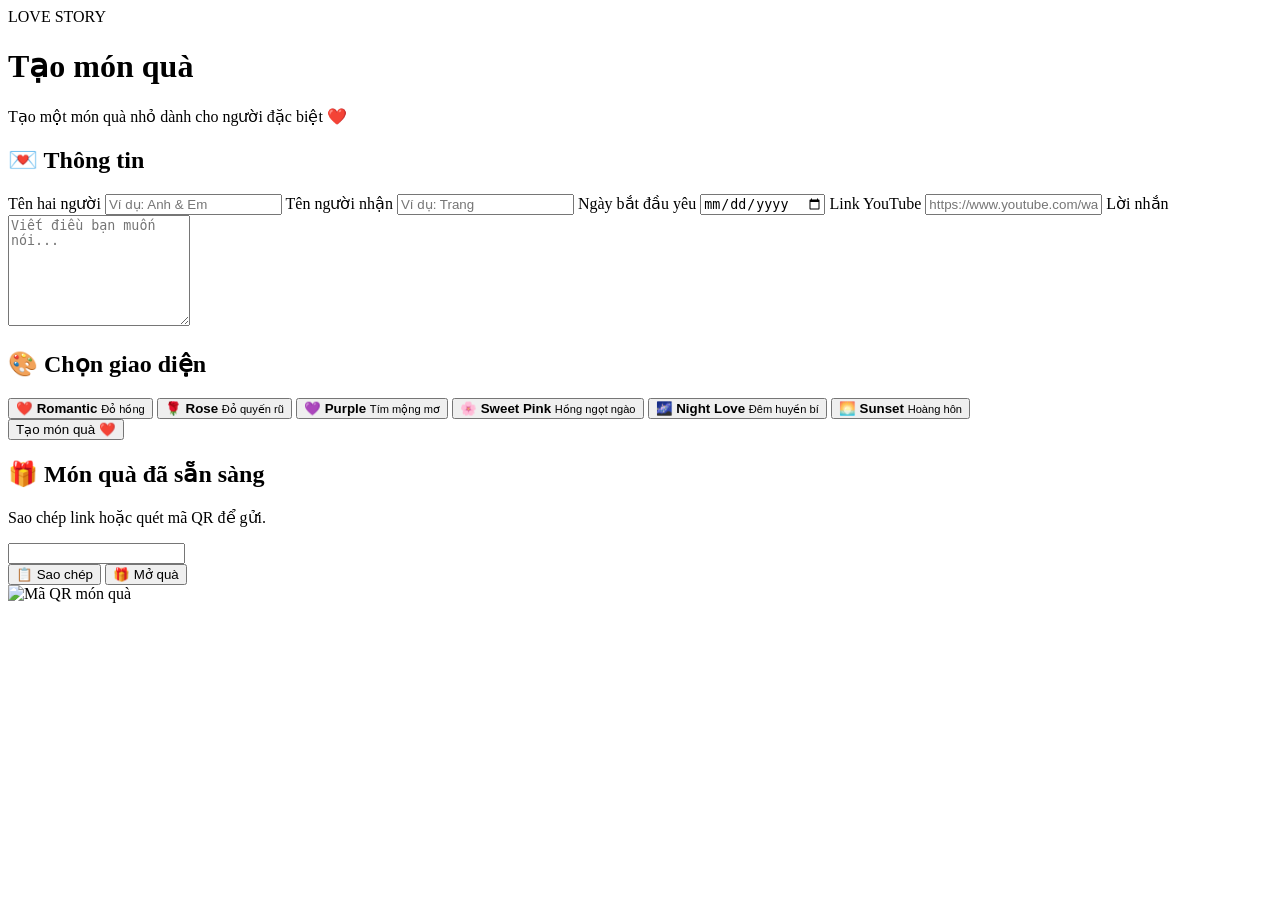
==== tao-qua.html @ 20e8f331 "Create tao-qua.html" ====
<!DOCTYPE html>
<html lang="vi">

<head>

    <meta charset="UTF-8">

    <meta
        name="viewport"
        content="width=device-width, initial-scale=1.0"
    >

    <meta
        name="theme-color"
        content="#160b18"
    >

    <title>Tạo món quà ❤️</title>

    <link rel="stylesheet" href="css/base.css">
    <link rel="stylesheet" href="css/themes.css">

</head>


<body>

    <main class="create-page">

        <div class="create-container">


            <div class="create-header">

                <div class="create-label">
                    LOVE STORY
                </div>

                <h1>
                    Tạo món quà
                </h1>

                <p>
                    Tạo một món quà nhỏ dành cho
                    người đặc biệt ❤️
                </p>

            </div>



            <!-- THÔNG TIN -->

            <section class="form-card">

                <h2>
                    💌 Thông tin
                </h2>


                <label>
                    Tên hai người
                </label>

                <input
                    id="couple"
                    type="text"
                    placeholder="Ví dụ: Anh & Em"
                >


                <label>
                    Tên người nhận
                </label>

                <input
                    id="receiver"
                    type="text"
                    placeholder="Ví dụ: Trang"
                >


                <label>
                    Ngày bắt đầu yêu
                </label>

                <input
                    id="startDate"
                    type="date"
                >


                <label>
                    Link YouTube
                </label>

                <input
                    id="music"
                    type="url"
                    placeholder="https://www.youtube.com/watch?v=..."
                >


                <label>
                    Lời nhắn
                </label>

                <textarea
                    id="letter"
                    rows="7"
                    placeholder="Viết điều bạn muốn nói..."
                ></textarea>

            </section>



            <!-- CHỌN GIAO DIỆN -->

            <section class="form-card">

                <h2>
                    🎨 Chọn giao diện
                </h2>


                <div class="theme-grid">


                    <button
                        type="button"
                        class="theme-option active"
                        data-theme="romantic"
                    >

                        <span class="theme-preview romantic-preview"></span>

                        <strong>
                            ❤️ Romantic
                        </strong>

                        <small>
                            Đỏ hồng
                        </small>

                    </button>


                    <button
                        type="button"
                        class="theme-option"
                        data-theme="rose"
                    >

                        <span class="theme-preview rose-preview"></span>

                        <strong>
                            🌹 Rose
                        </strong>

                        <small>
                            Đỏ quyến rũ
                        </small>

                    </button>


                    <button
                        type="button"
                        class="theme-option"
                        data-theme="purple"
                    >

                        <span class="theme-preview purple-preview"></span>

                        <strong>
                            💜 Purple
                        </strong>

                        <small>
                            Tím mộng mơ
                        </small>

                    </button>


                    <button
                        type="button"
                        class="theme-option"
                        data-theme="pink"
                    >

                        <span class="theme-preview pink-preview"></span>

                        <strong>
                            🌸 Sweet Pink
                        </strong>

                        <small>
                            Hồng ngọt ngào
                        </small>

                    </button>


                    <button
                        type="button"
                        class="theme-option"
                        data-theme="night"
                    >

                        <span class="theme-preview night-preview"></span>

                        <strong>
                            🌌 Night Love
                        </strong>

                        <small>
                            Đêm huyền bí
                        </small>

                    </button>


                    <button
                        type="button"
                        class="theme-option"
                        data-theme="sunset"
                    >

                        <span class="theme-preview sunset-preview"></span>

                        <strong>
                            🌅 Sunset
                        </strong>

                        <small>
                            Hoàng hôn
                        </small>

                    </button>

                </div>

            </section>



            <!-- NÚT TẠO -->

            <button
                id="createButton"
                class="main-button create-button"
                type="button"
            >
                Tạo món quà ❤️
            </button>



            <!-- KẾT QUẢ -->

            <section
                id="result"
                class="form-card result-card hidden"
            >

                <h2>
                    🎁 Món quà đã sẵn sàng
                </h2>


                <p>
                    Sao chép link hoặc quét mã QR để gửi.
                </p>


                <input
                    id="generatedLink"
                    type="text"
                    readonly
                >


                <div class="result-buttons">

                    <button
                        id="copyButton"
                        type="button"
                        class="secondary-button"
                    >
                        📋 Sao chép
                    </button>


                    <button
                        id="openButton"
                        type="button"
                        class="secondary-button"
                    >
                        🎁 Mở quà
                    </button>

                </div>


                <div class="qr-wrapper">

                    <img
                        id="qrImage"
                        alt="Mã QR món quà"
                    >

                </div>

            </section>

        </div>

    </main>


    <script src="js/tao-qua.js"></script>

</body>

</html>
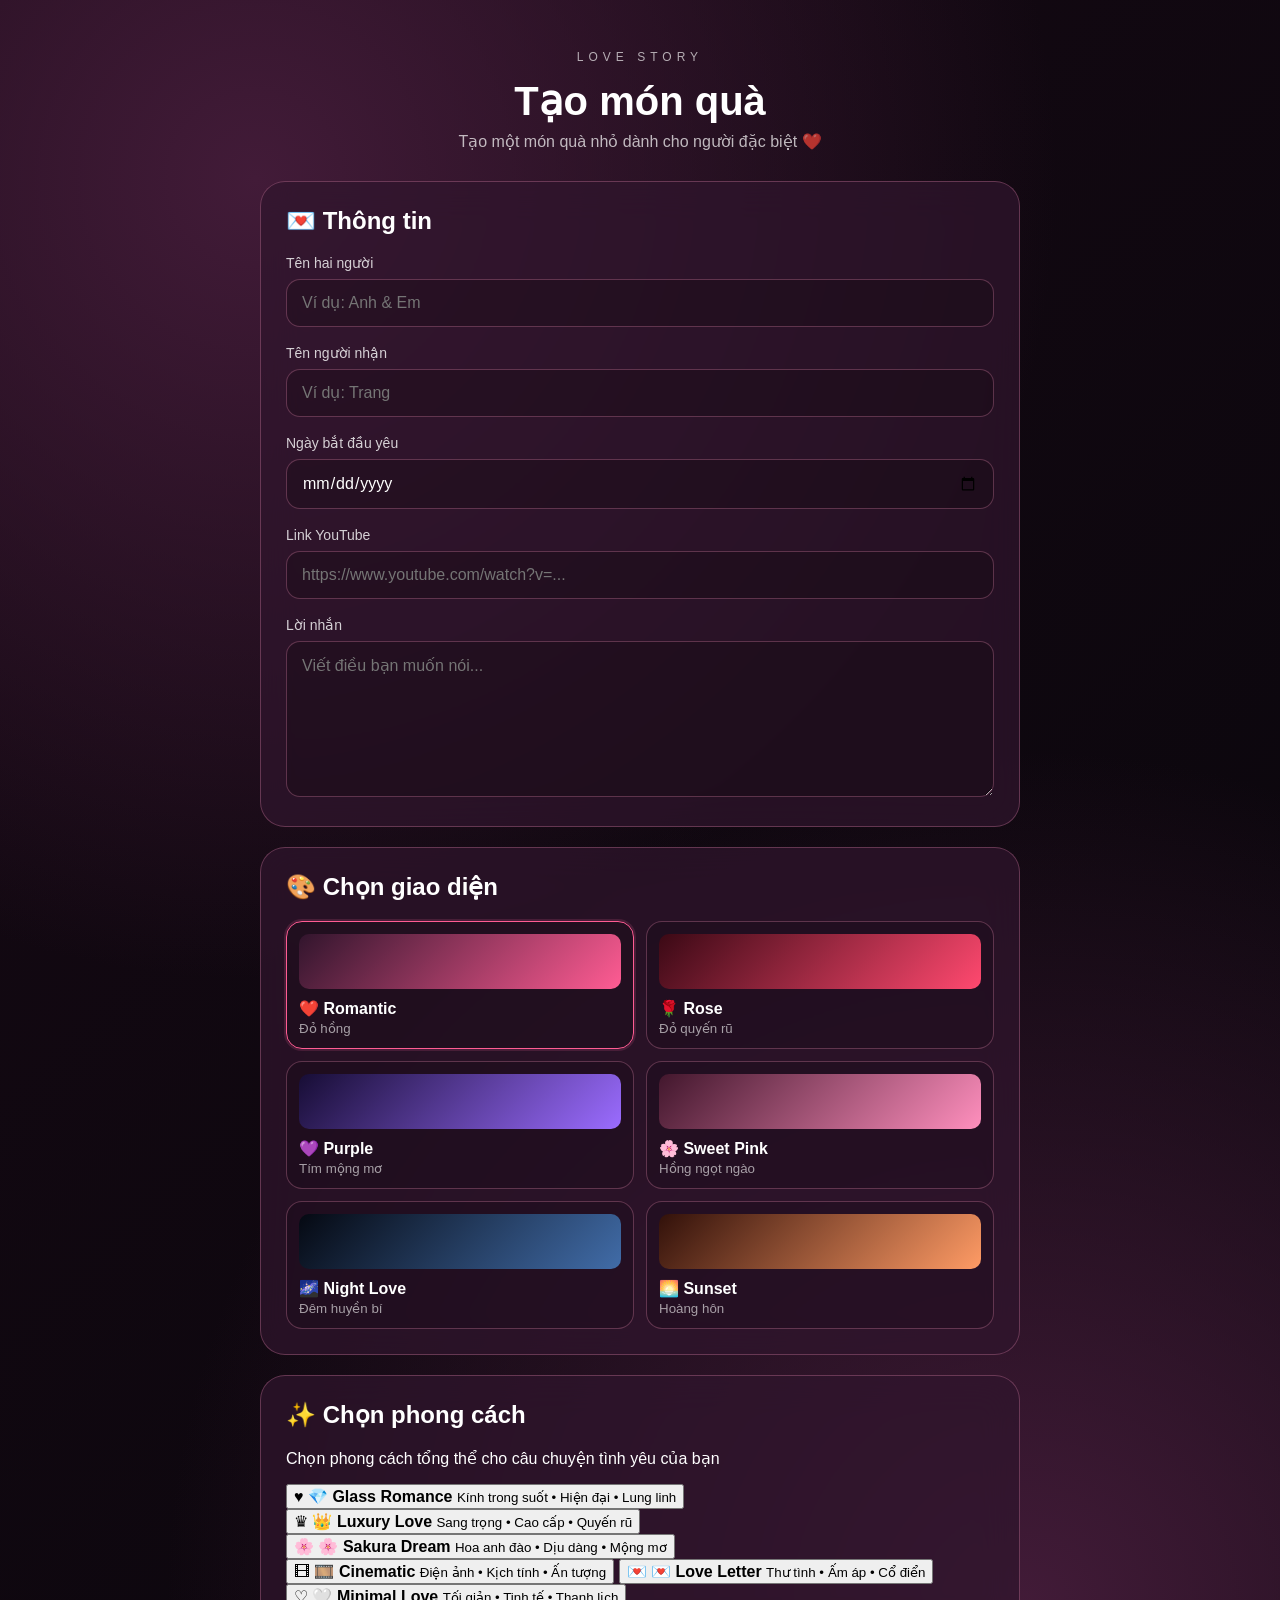
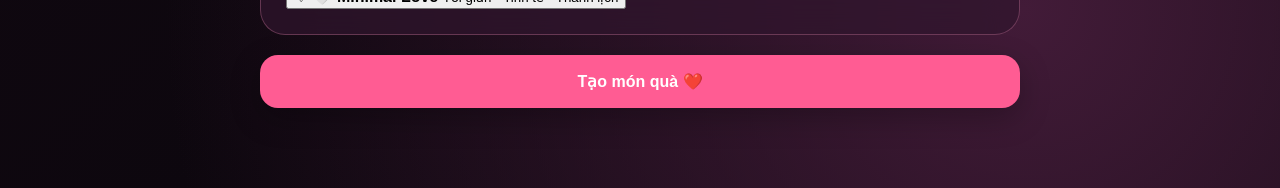
==== commit 31f24ba0: "Update tao-qua.html" ====
--- a/tao-qua.html
+++ b/tao-qua.html
@@ -243,7 +243,64 @@
                 </div>
 
             </section>
-
+<section class="form-card">
+  <h2>✨ Chọn phong cách</h2>
+  <p class="form-description">
+    Chọn phong cách tổng thể cho câu chuyện tình yêu của bạn
+  </p>
+
+  <div class="style-grid">
+
+    <button type="button" class="style-option active" data-style="glass">
+      <span class="style-preview style-glass-preview">
+        <span>♥</span>
+      </span>
+      <strong>💎 Glass Romance</strong>
+      <small>Kính trong suốt • Hiện đại • Lung linh</small>
+    </button>
+
+    <button type="button" class="style-option" data-style="luxury">
+      <span class="style-preview style-luxury-preview">
+        <span>♛</span>
+      </span>
+      <strong>👑 Luxury Love</strong>
+      <small>Sang trọng • Cao cấp • Quyến rũ</small>
+    </button>
+
+    <button type="button" class="style-option" data-style="sakura">
+      <span class="style-preview style-sakura-preview">
+        <span>🌸</span>
+      </span>
+      <strong>🌸 Sakura Dream</strong>
+      <small>Hoa anh đào • Dịu dàng • Mộng mơ</small>
+    </button>
+
+    <button type="button" class="style-option" data-style="cinematic">
+      <span class="style-preview style-cinematic-preview">
+        <span>🎞</span>
+      </span>
+      <strong>🎞️ Cinematic</strong>
+      <small>Điện ảnh • Kịch tính • Ấn tượng</small>
+    </button>
+
+    <button type="button" class="style-option" data-style="letter">
+      <span class="style-preview style-letter-preview">
+        <span>💌</span>
+      </span>
+      <strong>💌 Love Letter</strong>
+      <small>Thư tình • Ấm áp • Cổ điển</small>
+    </button>
+
+    <button type="button" class="style-option" data-style="minimal">
+      <span class="style-preview style-minimal-preview">
+        <span>♡</span>
+      </span>
+      <strong>🤍 Minimal Love</strong>
+      <small>Tối giản • Tinh tế • Thanh lịch</small>
+    </button>
+
+  </div>
+</section>
 
 
             <!-- NÚT TẠO -->
--- a/css/base.css
+++ b/css/base.css
@@ -0,0 +1,403 @@
+* {
+    box-sizing: border-box;
+}
+
+
+html {
+    scroll-behavior: smooth;
+}
+
+
+body {
+    margin: 0;
+    min-height: 100vh;
+
+    font-family:
+        -apple-system,
+        BlinkMacSystemFont,
+        "Segoe UI",
+        sans-serif;
+
+    background: #160b18;
+    color: #ffffff;
+
+    overflow-x: hidden;
+}
+
+
+button,
+input,
+textarea {
+    font: inherit;
+}
+
+
+button {
+    cursor: pointer;
+}
+
+
+.hidden {
+    display: none !important;
+}
+
+
+/* =========================
+   PAGE
+========================= */
+
+.page {
+    min-height: 100vh;
+}
+
+
+/* =========================
+   CONTAINER
+========================= */
+
+.create-container,
+.story-container {
+    width: min(760px, calc(100% - 30px));
+    margin: auto;
+}
+
+
+/* =========================
+   BUTTON
+========================= */
+
+.main-button {
+    width: 100%;
+    border: 0;
+    border-radius: 18px;
+
+    padding: 17px 22px;
+
+    color: #ffffff;
+
+    font-weight: 700;
+    font-size: 16px;
+
+    background: var(--accent);
+
+    box-shadow:
+        0 10px 30px rgba(0, 0, 0, .25);
+
+    transition: .25s;
+}
+
+
+.main-button:hover {
+    transform: translateY(-2px);
+}
+
+
+.main-button:active {
+    transform: scale(.98);
+}
+
+
+/* =========================
+   HEARTS
+========================= */
+
+#hearts {
+    position: fixed;
+    inset: 0;
+
+    pointer-events: none;
+
+    overflow: hidden;
+
+    z-index: 0;
+}
+
+
+.floating-heart {
+    position: absolute;
+
+    bottom: -40px;
+
+    opacity: .15;
+
+    animation: floatHeart linear forwards;
+}
+
+
+@keyframes floatHeart {
+
+    0% {
+        transform:
+            translateY(0)
+            rotate(0deg);
+
+        opacity: 0;
+    }
+
+    15% {
+        opacity: .2;
+    }
+
+    100% {
+        transform:
+            translateY(-110vh)
+            rotate(360deg);
+
+        opacity: 0;
+    }
+}
+
+
+/* =========================
+   CREATE PAGE
+========================= */
+
+.create-page {
+    position: relative;
+    z-index: 1;
+
+    min-height: 100vh;
+
+    padding:
+        50px 0
+        80px;
+}
+
+
+.create-header {
+    text-align: center;
+    margin-bottom: 30px;
+}
+
+
+.create-label {
+    letter-spacing: 5px;
+    font-size: 12px;
+    opacity: .65;
+}
+
+
+.create-header h1 {
+    margin: 14px 0 8px;
+    font-size: 40px;
+}
+
+
+.create-header p {
+    margin: 0;
+    opacity: .7;
+}
+
+
+/* =========================
+   FORM CARD
+========================= */
+
+.form-card {
+    padding: 25px;
+
+    margin-bottom: 20px;
+
+    border:
+        1px solid
+        var(--border);
+
+    border-radius: 25px;
+
+    background:
+        var(--card);
+
+    backdrop-filter: blur(18px);
+}
+
+
+.form-card h2 {
+    margin-top: 0;
+}
+
+
+.form-card label {
+    display: block;
+
+    margin:
+        18px 0 8px;
+
+    font-size: 14px;
+
+    opacity: .8;
+}
+
+
+.form-card input,
+.form-card textarea {
+    width: 100%;
+
+    border:
+        1px solid
+        var(--border);
+
+    border-radius: 14px;
+
+    padding: 14px 15px;
+
+    outline: none;
+
+    color: #ffffff;
+
+    background:
+        rgba(0, 0, 0, .2);
+}
+
+
+.form-card textarea {
+    resize: vertical;
+}
+
+
+.form-card input:focus,
+.form-card textarea:focus {
+    border-color:
+        var(--accent);
+}
+
+
+/* =========================
+   THEME SELECT
+========================= */
+
+.theme-grid {
+    display: grid;
+
+    grid-template-columns:
+        repeat(2, 1fr);
+
+    gap: 12px;
+}
+
+
+.theme-option {
+    text-align: left;
+
+    padding: 12px;
+
+    border:
+        1px solid
+        var(--border);
+
+    border-radius: 16px;
+
+    background:
+        rgba(0, 0, 0, .15);
+
+    color: white;
+}
+
+
+.theme-option.active {
+    border-color:
+        var(--accent);
+
+    box-shadow:
+        0 0 0 2px
+        rgba(255, 100, 160, .15);
+}
+
+
+.theme-option strong,
+.theme-option small {
+    display: block;
+}
+
+
+.theme-option small {
+    margin-top: 3px;
+    opacity: .6;
+}
+
+
+.theme-preview {
+    display: block;
+
+    height: 55px;
+
+    margin-bottom: 10px;
+
+    border-radius: 10px;
+}
+
+
+/* =========================
+   RESULT
+========================= */
+
+.result-card {
+    text-align: center;
+}
+
+
+.result-card input {
+    margin: 10px 0;
+}
+
+
+.result-buttons {
+    display: grid;
+
+    grid-template-columns:
+        1fr 1fr;
+
+    gap: 10px;
+}
+
+
+.secondary-button {
+    padding: 13px;
+
+    border:
+        1px solid
+        var(--border);
+
+    border-radius: 13px;
+
+    color: white;
+
+    background:
+        rgba(255,255,255,.08);
+}
+
+
+.qr-wrapper {
+    margin-top: 25px;
+}
+
+
+.qr-wrapper img {
+    width: min(280px, 100%);
+
+    border-radius: 15px;
+
+    background: white;
+
+    padding: 10px;
+}
+
+
+/* =========================
+   MOBILE
+========================= */
+
+@media (max-width: 600px) {
+
+    .create-header h1 {
+        font-size: 32px;
+    }
+
+    .theme-grid {
+        grid-template-columns: 1fr 1fr;
+    }
+
+    .form-card {
+        padding: 20px;
+    }
+
+}
--- a/css/themes.css
+++ b/css/themes.css
@@ -0,0 +1,233 @@
+:root {
+
+    --accent: #ff5c93;
+
+    --bg1: #160914;
+    --bg2: #32152d;
+
+    --card:
+        rgba(40, 18, 39, .72);
+
+    --border:
+        rgba(255, 190, 220, .25);
+
+    --text-soft:
+        rgba(255, 225, 240, .78);
+
+}
+
+
+/* =========================
+   ROMANTIC
+========================= */
+
+body.theme-romantic {
+
+    --accent: #ff5c93;
+
+    --bg1: #160914;
+    --bg2: #421b38;
+
+    --card:
+        rgba(48, 21, 45, .72);
+
+    --border:
+        rgba(255, 150, 195, .28);
+
+}
+
+
+/* =========================
+   ROSE
+========================= */
+
+body.theme-rose {
+
+    --accent: #ff496f;
+
+    --bg1: #19070d;
+    --bg2: #4b101d;
+
+    --card:
+        rgba(53, 15, 27, .74);
+
+    --border:
+        rgba(255, 130, 150, .3);
+
+}
+
+
+/* =========================
+   PURPLE
+========================= */
+
+body.theme-purple {
+
+    --accent: #b889ff;
+
+    --bg1: #0f091c;
+    --bg2: #30205a;
+
+    --card:
+        rgba(34, 22, 60, .75);
+
+    --border:
+        rgba(190, 150, 255, .28);
+
+}
+
+
+/* =========================
+   PINK
+========================= */
+
+body.theme-pink {
+
+    --accent: #ff8fbd;
+
+    --bg1: #210d18;
+    --bg2: #632945;
+
+    --card:
+        rgba(68, 28, 48, .72);
+
+    --border:
+        rgba(255, 190, 220, .32);
+
+}
+
+
+/* =========================
+   NIGHT
+========================= */
+
+body.theme-night {
+
+    --accent: #8ab4ff;
+
+    --bg1: #050912;
+    --bg2: #182b4c;
+
+    --card:
+        rgba(15, 27, 47, .78);
+
+    --border:
+        rgba(140, 180, 255, .28);
+
+}
+
+
+/* =========================
+   SUNSET
+========================= */
+
+body.theme-sunset {
+
+    --accent: #ff9b65;
+
+    --bg1: #1c0b08;
+    --bg2: #66351f;
+
+    --card:
+        rgba(65, 31, 21, .76);
+
+    --border:
+        rgba(255, 180, 120, .3);
+
+}
+
+
+/* =========================
+   BODY BACKGROUND
+========================= */
+
+body {
+
+    background:
+
+        radial-gradient(
+            circle at 20% 10%,
+            var(--bg2),
+            transparent 42%
+        ),
+
+        radial-gradient(
+            circle at 80% 90%,
+            var(--bg2),
+            transparent 45%
+        ),
+
+        linear-gradient(
+            135deg,
+            var(--bg1),
+            #08060b
+        );
+
+    transition:
+        background .4s ease;
+
+}
+
+
+/* =========================
+   PREVIEW COLORS
+========================= */
+
+.romantic-preview {
+    background:
+        linear-gradient(
+            135deg,
+            #32152d,
+            #ff5c93
+        );
+}
+
+
+.rose-preview {
+    background:
+        linear-gradient(
+            135deg,
+            #3b0915,
+            #ff496f
+        );
+}
+
+
+.purple-preview {
+    background:
+        linear-gradient(
+            135deg,
+            #170d35,
+            #9b6cff
+        );
+}
+
+
+.pink-preview {
+    background:
+        linear-gradient(
+            135deg,
+            #42172d,
+            #ff8fbd
+        );
+}
+
+
+.night-preview {
+    background:
+        linear-gradient(
+            135deg,
+            #050912,
+            #416ca8
+        );
+}
+
+
+.sunset-preview {
+    background:
+        linear-gradient(
+            135deg,
+            #32110a,
+            #ff9b65
+        );
+}
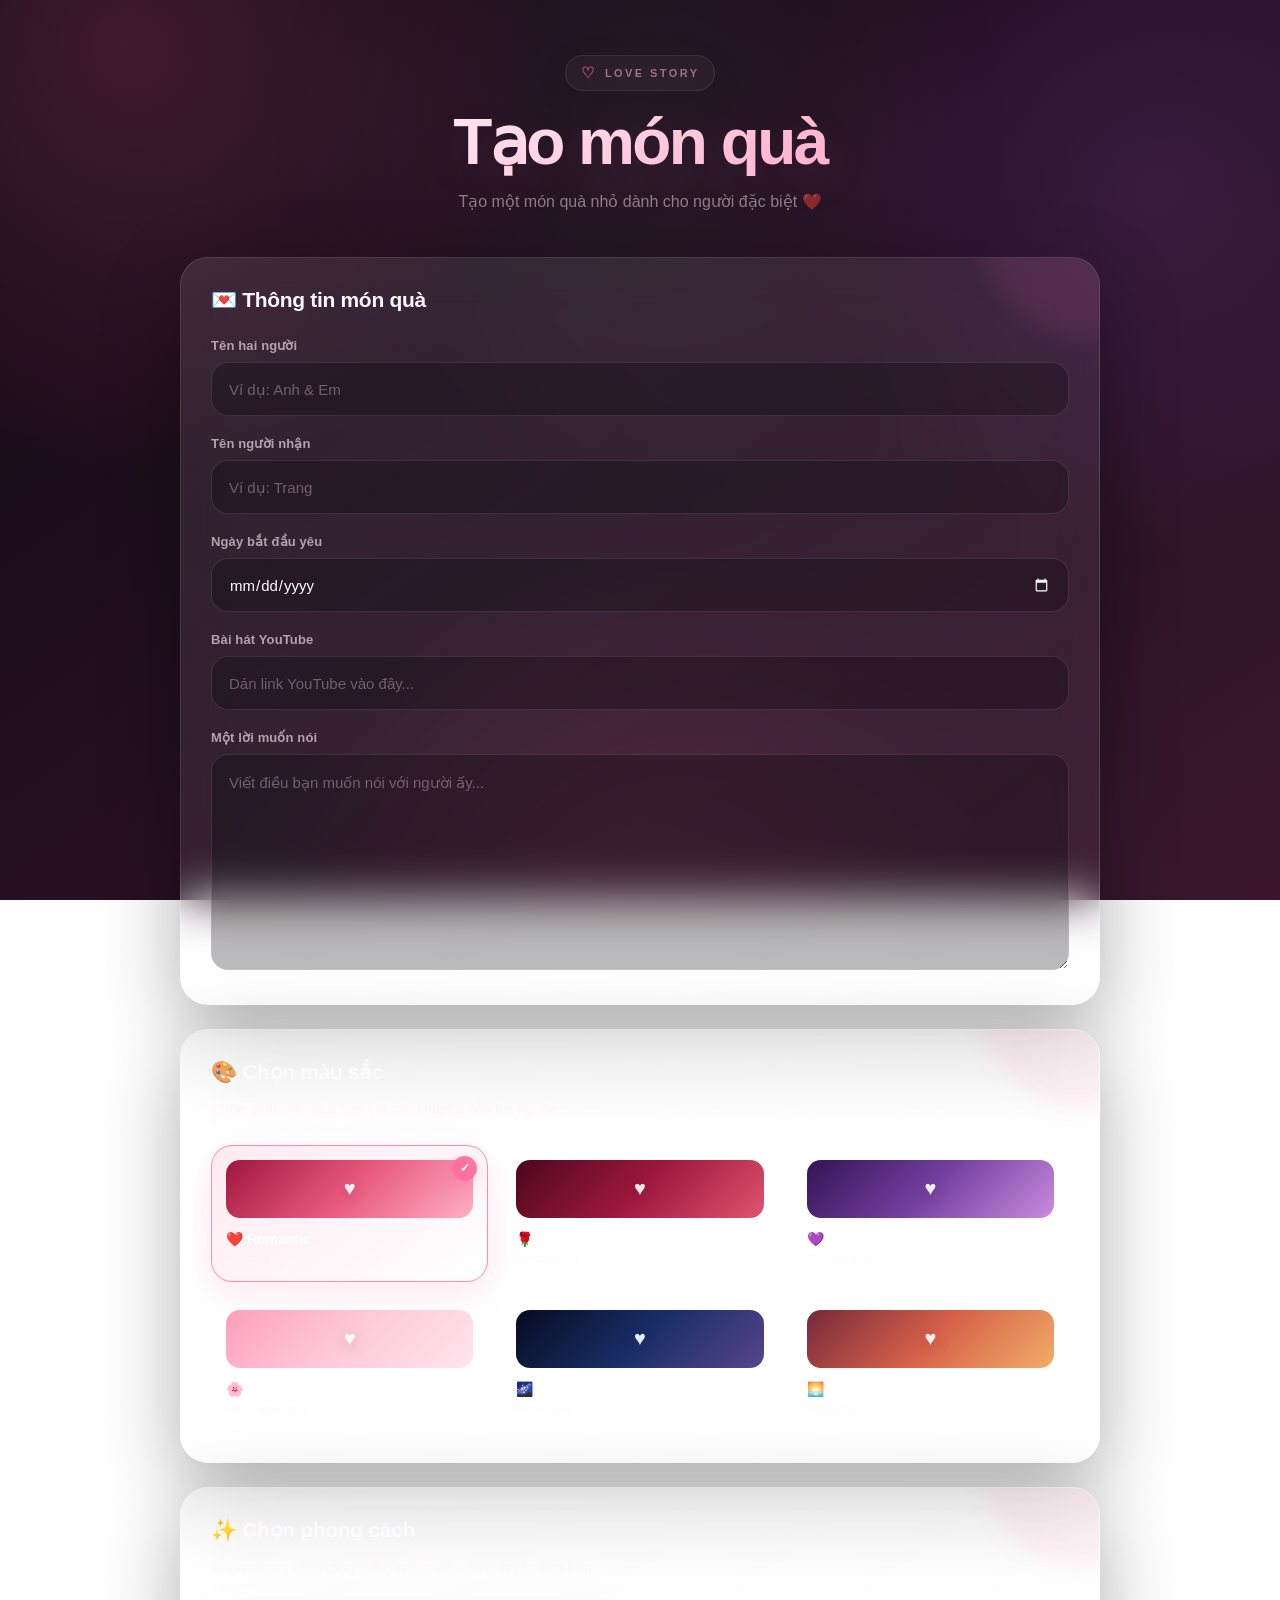
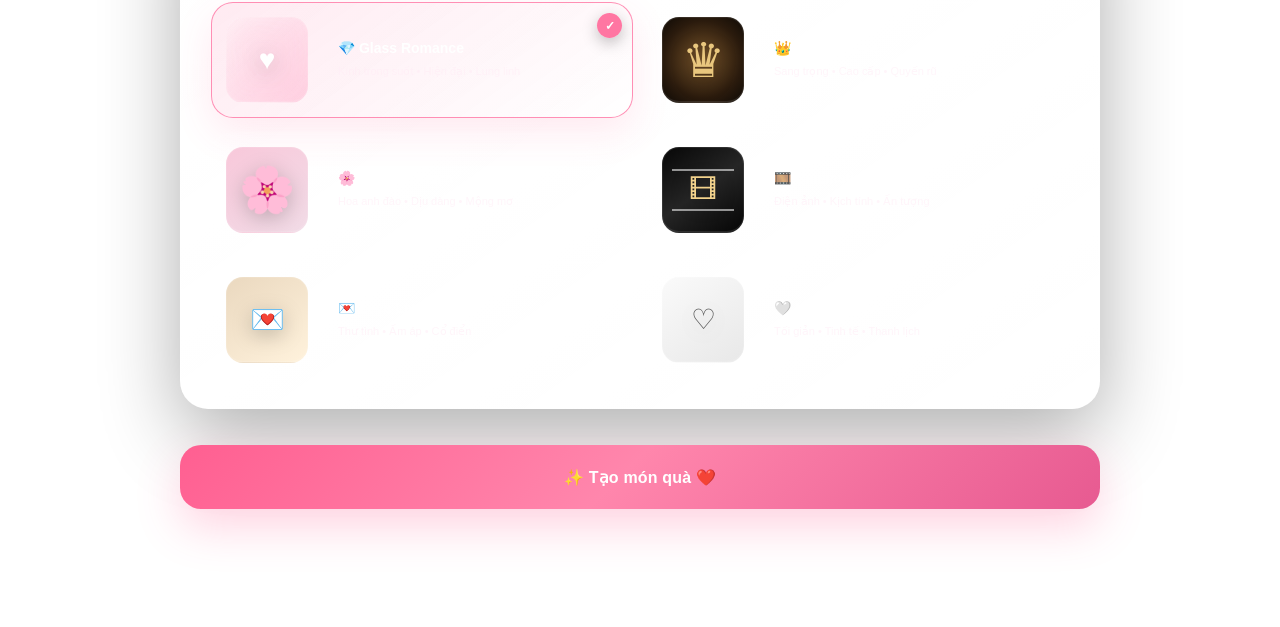
==== commit f7ae023f: "Update tao-qua.html" ====
--- a/tao-qua.html
+++ b/tao-qua.html
@@ -12,7 +12,12 @@
 
     <meta
         name="theme-color"
-        content="#160b18"
+        content="#170b18"
+    >
+
+    <meta
+        name="description"
+        content="Tạo một món quà tình yêu kỹ thuật số dành cho người đặc biệt."
     >
 
     <title>Tạo món quà ❤️</title>
@@ -20,6 +25,1467 @@
     <link rel="stylesheet" href="css/base.css">
     <link rel="stylesheet" href="css/themes.css">
 
+    <style>
+
+        /* =========================================================
+           LOVE STORY — GIFT BUILDER PREMIUM
+           ========================================================= */
+
+        :root {
+            --builder-bg-1: #130914;
+            --builder-bg-2: #241022;
+            --builder-bg-3: #3a172f;
+
+            --builder-card: rgba(255, 255, 255, 0.075);
+            --builder-card-border: rgba(255, 255, 255, 0.13);
+
+            --builder-text: #fff8fc;
+            --builder-text-soft: rgba(255, 240, 248, 0.68);
+            --builder-text-muted: rgba(255, 240, 248, 0.48);
+
+            --builder-accent: #ff6f9d;
+            --builder-accent-2: #ff9fbd;
+
+            --builder-radius: 28px;
+            --builder-shadow:
+                0 25px 80px rgba(0, 0, 0, 0.32);
+        }
+
+
+        * {
+            box-sizing: border-box;
+        }
+
+
+        html {
+            scroll-behavior: smooth;
+        }
+
+
+        body {
+            margin: 0;
+            min-height: 100vh;
+
+            color: var(--builder-text);
+
+            background:
+                radial-gradient(
+                    circle at 10% 5%,
+                    rgba(255, 100, 160, 0.18),
+                    transparent 30%
+                ),
+                radial-gradient(
+                    circle at 90% 20%,
+                    rgba(190, 100, 255, 0.13),
+                    transparent 28%
+                ),
+                radial-gradient(
+                    circle at 50% 100%,
+                    rgba(255, 70, 130, 0.12),
+                    transparent 32%
+                ),
+                linear-gradient(
+                    145deg,
+                    var(--builder-bg-1),
+                    var(--builder-bg-2) 52%,
+                    var(--builder-bg-3)
+                );
+
+            background-attachment: fixed;
+        }
+
+
+        body::before {
+            content: "";
+
+            position: fixed;
+            inset: 0;
+
+            pointer-events: none;
+
+            background:
+                radial-gradient(
+                    circle at 50% 15%,
+                    rgba(255,255,255,0.05),
+                    transparent 38%
+                );
+
+            z-index: -1;
+        }
+
+
+        /* =========================================================
+           PAGE
+           ========================================================= */
+
+        .create-page {
+            width: 100%;
+            min-height: 100vh;
+
+            padding:
+                55px
+                20px
+                90px;
+        }
+
+
+        .create-container {
+            width: min(920px, 100%);
+            margin: 0 auto;
+        }
+
+
+        /* =========================================================
+           HEADER
+           ========================================================= */
+
+        .create-header {
+            text-align: center;
+
+            margin-bottom: 42px;
+
+            animation:
+                builderFadeUp
+                0.8s
+                ease both;
+        }
+
+
+        .create-label {
+            display: inline-flex;
+            align-items: center;
+            gap: 9px;
+
+            padding: 8px 15px;
+
+            border:
+                1px solid
+                rgba(255, 255, 255, 0.13);
+
+            border-radius: 999px;
+
+            background:
+                rgba(255, 255, 255, 0.055);
+
+            backdrop-filter: blur(16px);
+            -webkit-backdrop-filter: blur(16px);
+
+            color:
+                rgba(255, 210, 230, 0.78);
+
+            font-size: 11px;
+            font-weight: 700;
+
+            letter-spacing: 0.22em;
+
+            box-shadow:
+                0 10px 35px rgba(0, 0, 0, 0.16);
+        }
+
+
+        .create-label::before {
+            content: "♡";
+
+            font-size: 15px;
+
+            color:
+                var(--builder-accent);
+        }
+
+
+        .create-header h1 {
+            margin:
+                18px
+                0
+                12px;
+
+            font-size:
+                clamp(
+                    38px,
+                    7vw,
+                    64px
+                );
+
+            line-height: 1.05;
+
+            font-weight: 800;
+
+            letter-spacing: -0.04em;
+
+            background:
+                linear-gradient(
+                    135deg,
+                    #ffffff,
+                    #ffd6e5 45%,
+                    #ff91b7
+                );
+
+            -webkit-background-clip: text;
+            background-clip: text;
+
+            color: transparent;
+
+            text-shadow:
+                0 15px 50px
+                rgba(255, 100, 160, 0.12);
+        }
+
+
+        .create-header p {
+            width: min(520px, 100%);
+
+            margin:
+                0
+                auto;
+
+            color:
+                var(--builder-text-soft);
+
+            font-size: 16px;
+
+            line-height: 1.7;
+        }
+
+
+        /* =========================================================
+           FORM CARD
+           ========================================================= */
+
+        .form-card {
+            position: relative;
+
+            margin-bottom: 24px;
+
+            padding:
+                30px;
+
+            border:
+                1px solid
+                var(--builder-card-border);
+
+            border-radius:
+                var(--builder-radius);
+
+            background:
+                linear-gradient(
+                    145deg,
+                    rgba(255,255,255,0.095),
+                    rgba(255,255,255,0.045)
+                );
+
+            box-shadow:
+                var(--builder-shadow);
+
+            backdrop-filter:
+                blur(24px);
+
+            -webkit-backdrop-filter:
+                blur(24px);
+
+            overflow: hidden;
+
+            animation:
+                builderFadeUp
+                0.75s
+                ease both;
+        }
+
+
+        .form-card::before {
+            content: "";
+
+            position: absolute;
+
+            width: 220px;
+            height: 220px;
+
+            top: -140px;
+            right: -100px;
+
+            border-radius: 50%;
+
+            background:
+                rgba(255, 110, 160, 0.09);
+
+            filter:
+                blur(10px);
+
+            pointer-events: none;
+        }
+
+
+        .form-card h2 {
+            position: relative;
+
+            margin:
+                0
+                0
+                26px;
+
+            font-size: 21px;
+
+            font-weight: 750;
+
+            letter-spacing: -0.015em;
+        }
+
+
+        .form-description {
+            margin:
+                -12px
+                0
+                24px;
+
+            color:
+                var(--builder-text-muted);
+
+            font-size: 14px;
+
+            line-height: 1.6;
+        }
+
+
+        /* =========================================================
+           LABEL
+           ========================================================= */
+
+        .form-card label {
+            display: block;
+
+            margin:
+                20px
+                0
+                9px;
+
+            color:
+                rgba(255, 240, 248, 0.78);
+
+            font-size: 13px;
+
+            font-weight: 650;
+
+            letter-spacing: 0.01em;
+        }
+
+
+        .form-card label:first-of-type {
+            margin-top: 0;
+        }
+
+
+        /* =========================================================
+           INPUT
+           ========================================================= */
+
+        .form-card input[type="text"],
+        .form-card input[type="url"],
+        .form-card input[type="date"],
+        .form-card textarea,
+        #generatedLink {
+
+            width: 100%;
+
+            border:
+                1px solid
+                rgba(255, 255, 255, 0.105);
+
+            border-radius: 17px;
+
+            outline: none;
+
+            background:
+                rgba(10, 5, 12, 0.28);
+
+            color:
+                #fff;
+
+            padding:
+                15px
+                17px;
+
+            font-family:
+                inherit;
+
+            font-size: 15px;
+
+            transition:
+                border-color 0.25s ease,
+                background 0.25s ease,
+                box-shadow 0.25s ease,
+                transform 0.25s ease;
+        }
+
+
+        .form-card input[type="text"],
+        .form-card input[type="url"],
+        .form-card input[type="date"] {
+            min-height: 54px;
+        }
+
+
+        .form-card textarea {
+            min-height: 150px;
+
+            resize: vertical;
+
+            line-height: 1.75;
+        }
+
+
+        .form-card input::placeholder,
+        .form-card textarea::placeholder {
+            color:
+                rgba(255, 235, 245, 0.34);
+        }
+
+
+        .form-card input:focus,
+        .form-card textarea:focus,
+        #generatedLink:focus {
+
+            border-color:
+                rgba(255, 111, 157, 0.72);
+
+            background:
+                rgba(10, 5, 12, 0.4);
+
+            box-shadow:
+                0 0 0 4px
+                rgba(255, 111, 157, 0.09),
+                0 12px 35px
+                rgba(0, 0, 0, 0.14);
+
+            transform:
+                translateY(-1px);
+        }
+
+
+        /* =========================================================
+           DATE
+           ========================================================= */
+
+        .form-card input[type="date"] {
+            color-scheme: dark;
+        }
+
+
+        /* =========================================================
+           THEME GRID
+           ========================================================= */
+
+        .theme-grid {
+            display: grid;
+
+            grid-template-columns:
+                repeat(3, minmax(0, 1fr));
+
+            gap: 13px;
+        }
+
+
+        .theme-option {
+            position: relative;
+
+            min-height: 132px;
+
+            padding: 14px;
+
+            display: flex;
+
+            flex-direction: column;
+
+            align-items: flex-start;
+
+            justify-content: space-between;
+
+            text-align: left;
+
+            border:
+                1px solid
+                rgba(255,255,255,0.095);
+
+            border-radius: 21px;
+
+            background:
+                rgba(255,255,255,0.035);
+
+            color: white;
+
+            cursor: pointer;
+
+            overflow: hidden;
+
+            transition:
+                transform 0.28s ease,
+                border-color 0.28s ease,
+                background 0.28s ease,
+                box-shadow 0.28s ease;
+        }
+
+
+        .theme-option:hover {
+            transform:
+                translateY(-4px);
+
+            background:
+                rgba(255,255,255,0.065);
+
+            border-color:
+                rgba(255,255,255,0.18);
+
+            box-shadow:
+                0 15px 35px
+                rgba(0,0,0,0.2);
+        }
+
+
+        .theme-option.active {
+            border-color:
+                rgba(255, 132, 173, 0.9);
+
+            background:
+                linear-gradient(
+                    145deg,
+                    rgba(255,110,160,0.14),
+                    rgba(255,255,255,0.055)
+                );
+
+            box-shadow:
+                0 12px 35px
+                rgba(255, 70, 130, 0.12),
+                inset 0 0 0 1px
+                rgba(255, 170, 200, 0.08);
+        }
+
+
+        .theme-option.active::after {
+            content: "✓";
+
+            position: absolute;
+
+            top: 10px;
+            right: 10px;
+
+            width: 25px;
+            height: 25px;
+
+            display: grid;
+            place-items: center;
+
+            border-radius: 50%;
+
+            background:
+                rgba(255, 111, 157, 0.95);
+
+            color: white;
+
+            font-size: 12px;
+
+            font-weight: 800;
+
+            box-shadow:
+                0 5px 18px
+                rgba(255, 80, 140, 0.25);
+        }
+
+
+        .theme-preview {
+            width: 100%;
+            height: 58px;
+
+            display: block;
+
+            border-radius: 14px;
+
+            margin-bottom: 12px;
+
+            position: relative;
+
+            overflow: hidden;
+        }
+
+
+        .theme-preview::after {
+            content: "♥";
+
+            position: absolute;
+
+            inset: 0;
+
+            display: grid;
+            place-items: center;
+
+            color:
+                rgba(255,255,255,0.9);
+
+            font-size: 20px;
+
+            text-shadow:
+                0 4px 15px
+                rgba(0,0,0,0.25);
+        }
+
+
+        .romantic-preview {
+            background:
+                linear-gradient(
+                    135deg,
+                    #9e173e,
+                    #e9587d,
+                    #ffb0c4
+                );
+        }
+
+
+        .rose-preview {
+            background:
+                linear-gradient(
+                    135deg,
+                    #4b071d,
+                    #9e183d,
+                    #df5470
+                );
+        }
+
+
+        .purple-preview {
+            background:
+                linear-gradient(
+                    135deg,
+                    #321354,
+                    #7540a0,
+                    #c98de0
+                );
+        }
+
+
+        .pink-preview {
+            background:
+                linear-gradient(
+                    135deg,
+                    #ff9fba,
+                    #ffcad9,
+                    #ffe4ed
+                );
+        }
+
+
+        .night-preview {
+            background:
+                linear-gradient(
+                    135deg,
+                    #060b21,
+                    #192d66,
+                    #57458c
+                );
+        }
+
+
+        .sunset-preview {
+            background:
+                linear-gradient(
+                    135deg,
+                    #76283b,
+                    #d66049,
+                    #f2ad68
+                );
+        }
+
+
+        .theme-option strong {
+            display: block;
+
+            font-size: 14px;
+
+            line-height: 1.35;
+        }
+
+
+        .theme-option small {
+            display: block;
+
+            margin-top: 3px;
+
+            color:
+                rgba(255,235,245,0.48);
+
+            font-size: 11px;
+
+            line-height: 1.4;
+        }
+
+
+        /* =========================================================
+           STYLE GRID
+           ========================================================= */
+
+        .style-grid {
+            display: grid;
+
+            grid-template-columns:
+                repeat(2, minmax(0, 1fr));
+
+            gap: 14px;
+        }
+
+
+        .style-option {
+            position: relative;
+
+            display: grid;
+
+            grid-template-columns:
+                82px
+                1fr;
+
+            grid-template-rows:
+                auto
+                auto;
+
+            column-gap: 15px;
+
+            min-height: 116px;
+
+            padding: 14px;
+
+            text-align: left;
+
+            border:
+                1px solid
+                rgba(255,255,255,0.095);
+
+            border-radius: 22px;
+
+            background:
+                rgba(255,255,255,0.035);
+
+            color: white;
+
+            cursor: pointer;
+
+            overflow: hidden;
+
+            transition:
+                transform 0.3s ease,
+                border-color 0.3s ease,
+                background 0.3s ease,
+                box-shadow 0.3s ease;
+        }
+
+
+        .style-option:hover {
+            transform:
+                translateY(-4px);
+
+            background:
+                rgba(255,255,255,0.065);
+
+            border-color:
+                rgba(255,255,255,0.18);
+
+            box-shadow:
+                0 15px 35px
+                rgba(0,0,0,0.2);
+        }
+
+
+        .style-option.active {
+            border-color:
+                rgba(255, 132, 173, 0.9);
+
+            background:
+                linear-gradient(
+                    145deg,
+                    rgba(255,110,160,0.14),
+                    rgba(255,255,255,0.055)
+                );
+
+            box-shadow:
+                0 14px 38px
+                rgba(255, 70, 130, 0.12);
+        }
+
+
+        .style-option.active::after {
+            content: "✓";
+
+            position: absolute;
+
+            top: 10px;
+            right: 10px;
+
+            width: 25px;
+            height: 25px;
+
+            display: grid;
+            place-items: center;
+
+            border-radius: 50%;
+
+            background:
+                rgba(255, 111, 157, 0.95);
+
+            color: white;
+
+            font-size: 12px;
+
+            font-weight: 800;
+        }
+
+
+        .style-preview {
+            grid-row: 1 / span 2;
+
+            width: 82px;
+            height: 86px;
+
+            display: grid;
+            place-items: center;
+
+            border-radius: 17px;
+
+            overflow: hidden;
+
+            font-size: 28px;
+
+            box-shadow:
+                inset 0 0 0 1px
+                rgba(255,255,255,0.1);
+        }
+
+
+        .style-preview span {
+            filter:
+                drop-shadow(
+                    0 5px 10px
+                    rgba(0,0,0,0.2)
+                );
+        }
+
+
+        .style-glass-preview {
+            background:
+                linear-gradient(
+                    135deg,
+                    rgba(255,255,255,0.32),
+                    rgba(255,120,170,0.26)
+                );
+
+            backdrop-filter:
+                blur(15px);
+        }
+
+
+        .style-luxury-preview {
+            background:
+                radial-gradient(
+                    circle at center,
+                    #77542a,
+                    #2b1b0d 65%,
+                    #0d0905
+                );
+
+            color:
+                #e9c77e;
+        }
+
+
+        .style-sakura-preview {
+            background:
+                linear-gradient(
+                    145deg,
+                    #f8c8da,
+                    #f2dce7
+                );
+
+            color:
+                #a94b70;
+        }
+
+
+        .style-cinematic-preview {
+            background:
+                linear-gradient(
+                    145deg,
+                    #070707,
+                    #252525 50%,
+                    #050505
+                );
+
+            color:
+                #f2d28c;
+        }
+
+
+        .style-letter-preview {
+            background:
+                linear-gradient(
+                    145deg,
+                    #ead8bf,
+                    #fff2dc
+                );
+
+            color:
+                #7b493e;
+        }
+
+
+        .style-minimal-preview {
+            background:
+                linear-gradient(
+                    145deg,
+                    #fafafa,
+                    #e8e8e8
+                );
+
+            color:
+                #555;
+        }
+
+
+        .style-option strong {
+            align-self: end;
+
+            padding-right: 25px;
+
+            font-size: 14px;
+
+            line-height: 1.4;
+        }
+
+
+        .style-option small {
+            align-self: start;
+
+            padding-right: 20px;
+
+            color:
+                rgba(255,235,245,0.48);
+
+            font-size: 11px;
+
+            line-height: 1.45;
+        }
+
+
+        /* =========================================================
+           MAIN BUTTON
+           ========================================================= */
+
+        .create-button {
+            position: relative;
+
+            width: 100%;
+
+            min-height: 64px;
+
+            margin:
+                12px
+                0
+                28px;
+
+            border: none;
+
+            border-radius: 21px;
+
+            background:
+                linear-gradient(
+                    135deg,
+                    #ff5f91,
+                    #ff86ac 48%,
+                    #e75a91
+                );
+
+            color: white;
+
+            font-family: inherit;
+
+            font-size: 16px;
+
+            font-weight: 750;
+
+            letter-spacing: 0.01em;
+
+            cursor: pointer;
+
+            box-shadow:
+                0 18px 45px
+                rgba(255, 70, 130, 0.23);
+
+            transition:
+                transform 0.25s ease,
+                box-shadow 0.25s ease,
+                filter 0.25s ease;
+
+            overflow: hidden;
+        }
+
+
+        .create-button::before {
+            content: "";
+
+            position: absolute;
+
+            top: 0;
+            left: -100%;
+
+            width: 70%;
+            height: 100%;
+
+            background:
+                linear-gradient(
+                    90deg,
+                    transparent,
+                    rgba(255,255,255,0.25),
+                    transparent
+                );
+
+            transform:
+                skewX(-20deg);
+
+            transition:
+                left 0.7s ease;
+        }
+
+
+        .create-button:hover {
+            transform:
+                translateY(-3px);
+
+            box-shadow:
+                0 22px 55px
+                rgba(255, 70, 130, 0.3);
+
+            filter:
+                brightness(1.05);
+        }
+
+
+        .create-button:hover::before {
+            left: 140%;
+        }
+
+
+        .create-button:active {
+            transform:
+                translateY(0);
+        }
+
+
+        /* =========================================================
+           RESULT
+           ========================================================= */
+
+        .result-card {
+            text-align: center;
+
+            padding:
+                34px
+                28px
+                40px;
+        }
+
+
+        .result-card h2 {
+            margin-bottom: 10px;
+        }
+
+
+        .result-card > p {
+            margin:
+                0
+                auto
+                24px;
+
+            max-width: 450px;
+
+            color:
+                var(--builder-text-soft);
+
+            line-height: 1.6;
+
+            font-size: 14px;
+        }
+
+
+        #generatedLink {
+            text-align: center;
+
+            margin-bottom: 15px;
+
+            color:
+                #ffd6e5;
+
+            background:
+                rgba(0,0,0,0.2);
+        }
+
+
+        .result-buttons {
+            display: grid;
+
+            grid-template-columns:
+                repeat(2, 1fr);
+
+            gap: 12px;
+
+            margin-bottom: 30px;
+        }
+
+
+        .secondary-button {
+            min-height: 52px;
+
+            border:
+                1px solid
+                rgba(255,255,255,0.13);
+
+            border-radius: 16px;
+
+            background:
+                rgba(255,255,255,0.055);
+
+            color: white;
+
+            font-family: inherit;
+
+            font-size: 14px;
+
+            font-weight: 650;
+
+            cursor: pointer;
+
+            transition:
+                transform 0.25s ease,
+                background 0.25s ease,
+                border-color 0.25s ease;
+        }
+
+
+        .secondary-button:hover {
+            transform:
+                translateY(-2px);
+
+            background:
+                rgba(255,255,255,0.09);
+
+            border-color:
+                rgba(255,255,255,0.22);
+        }
+
+
+        .qr-wrapper {
+            width:
+                min(
+                    330px,
+                    100%
+                );
+
+            margin:
+                0
+                auto;
+
+            padding: 15px;
+
+            border-radius: 24px;
+
+            background:
+                rgba(255,255,255,0.96);
+
+            box-shadow:
+                0 20px 60px
+                rgba(0,0,0,0.28);
+        }
+
+
+        .qr-wrapper img {
+            display: block;
+
+            width: 100%;
+            height: auto;
+
+            aspect-ratio: 1 / 1;
+
+            border-radius: 12px;
+
+            object-fit: contain;
+        }
+
+
+        /* =========================================================
+           HIDDEN
+           ========================================================= */
+
+        .hidden {
+            display: none !important;
+        }
+
+
+        /* =========================================================
+           ANIMATION
+           ========================================================= */
+
+        @keyframes builderFadeUp {
+
+            from {
+                opacity: 0;
+
+                transform:
+                    translateY(22px);
+            }
+
+            to {
+                opacity: 1;
+
+                transform:
+                    translateY(0);
+            }
+
+        }
+
+
+        /* =========================================================
+           MOBILE
+           ========================================================= */
+
+        @media (max-width: 700px) {
+
+            .create-page {
+                padding:
+                    30px
+                    14px
+                    60px;
+            }
+
+
+            .create-header {
+                margin-bottom: 28px;
+            }
+
+
+            .create-header h1 {
+                margin-top: 16px;
+
+                font-size:
+                    clamp(
+                        36px,
+                        12vw,
+                        52px
+                    );
+            }
+
+
+            .create-header p {
+                font-size: 14px;
+
+                padding:
+                    0
+                    10px;
+            }
+
+
+            .form-card {
+                padding:
+                    22px
+                    17px;
+
+                border-radius: 23px;
+
+                margin-bottom: 16px;
+            }
+
+
+            .form-card h2 {
+                margin-bottom: 21px;
+
+                font-size: 19px;
+            }
+
+
+            .theme-grid {
+                grid-template-columns:
+                    repeat(2, minmax(0, 1fr));
+
+                gap: 10px;
+            }
+
+
+            .theme-option {
+                min-height: 125px;
+
+                padding: 11px;
+
+                border-radius: 18px;
+            }
+
+
+            .theme-preview {
+                height: 53px;
+
+                margin-bottom: 9px;
+            }
+
+
+            .theme-option strong {
+                font-size: 13px;
+            }
+
+
+            .theme-option small {
+                font-size: 10px;
+            }
+
+
+            .style-grid {
+                grid-template-columns: 1fr;
+
+                gap: 10px;
+            }
+
+
+            .style-option {
+                min-height: 105px;
+
+                grid-template-columns:
+                    72px
+                    1fr;
+
+                column-gap: 13px;
+
+                padding: 11px;
+
+                border-radius: 19px;
+            }
+
+
+            .style-preview {
+                width: 72px;
+                height: 81px;
+
+                border-radius: 15px;
+
+                font-size: 25px;
+            }
+
+
+            .style-option strong {
+                font-size: 13px;
+            }
+
+
+            .style-option small {
+                font-size: 10px;
+            }
+
+
+            .form-card input[type="text"],
+            .form-card input[type="url"],
+            .form-card input[type="date"],
+            .form-card textarea,
+            #generatedLink {
+                font-size: 16px;
+            }
+
+
+            .form-card textarea {
+                min-height: 145px;
+            }
+
+
+            .create-button {
+                min-height: 60px;
+
+                margin-top: 5px;
+
+                border-radius: 18px;
+            }
+
+
+            .result-card {
+                padding:
+                    26px
+                    17px
+                    30px;
+            }
+
+
+            .result-buttons {
+                gap: 9px;
+            }
+
+
+            .secondary-button {
+                min-height: 50px;
+
+                font-size: 13px;
+            }
+
+
+            .qr-wrapper {
+                padding: 11px;
+
+                border-radius: 20px;
+            }
+
+        }
+
+
+        /* =========================================================
+           SMALL PHONES
+           ========================================================= */
+
+        @media (max-width: 380px) {
+
+            .create-page {
+                padding-left: 10px;
+                padding-right: 10px;
+            }
+
+
+            .theme-grid {
+                gap: 8px;
+            }
+
+
+            .theme-option {
+                min-height: 119px;
+            }
+
+
+            .style-option {
+                grid-template-columns:
+                    65px
+                    1fr;
+            }
+
+
+            .style-preview {
+                width: 65px;
+                height: 76px;
+            }
+
+        }
+
+
+        /* =========================================================
+           REDUCED MOTION
+           ========================================================= */
+
+        @media (prefers-reduced-motion: reduce) {
+
+            *,
+            *::before,
+            *::after {
+                animation-duration: 0.01ms !important;
+                animation-iteration-count: 1 !important;
+                transition-duration: 0.01ms !important;
+                scroll-behavior: auto !important;
+            }
+
+        }
+
+    </style>
+
 </head>
 
 
@@ -30,7 +1496,11 @@
         <div class="create-container">
 
 
-            <div class="create-header">
+            <!-- =====================================================
+                 HEADER
+                 ===================================================== -->
+
+            <header class="create-header">
 
                 <div class="create-label">
                     LOVE STORY
@@ -45,42 +1515,45 @@
                     người đặc biệt ❤️
                 </p>
 
-            </div>
-
-
-
-            <!-- THÔNG TIN -->
+            </header>
+
+
+            <!-- =====================================================
+                 THÔNG TIN
+                 ===================================================== -->
 
             <section class="form-card">
 
                 <h2>
-                    💌 Thông tin
+                    💌 Thông tin món quà
                 </h2>
 
 
-                <label>
+                <label for="couple">
                     Tên hai người
                 </label>
 
                 <input
                     id="couple"
                     type="text"
+                    autocomplete="off"
                     placeholder="Ví dụ: Anh & Em"
                 >
 
 
-                <label>
+                <label for="receiver">
                     Tên người nhận
                 </label>
 
                 <input
                     id="receiver"
                     type="text"
+                    autocomplete="off"
                     placeholder="Ví dụ: Trang"
                 >
 
 
-                <label>
+                <label for="startDate">
                     Ngày bắt đầu yêu
                 </label>
 
@@ -90,38 +1563,45 @@
                 >
 
 
-                <label>
-                    Link YouTube
+                <label for="music">
+                    Bài hát YouTube
                 </label>
 
                 <input
                     id="music"
                     type="url"
-                    placeholder="https://www.youtube.com/watch?v=..."
+                    inputmode="url"
+                    autocomplete="off"
+                    placeholder="Dán link YouTube vào đây..."
                 >
 
 
-                <label>
-                    Lời nhắn
+                <label for="letter">
+                    Một lời muốn nói
                 </label>
 
                 <textarea
                     id="letter"
                     rows="7"
-                    placeholder="Viết điều bạn muốn nói..."
+                    placeholder="Viết điều bạn muốn nói với người ấy..."
                 ></textarea>
 
             </section>
 
 
-
-            <!-- CHỌN GIAO DIỆN -->
+            <!-- =====================================================
+                 MÀU SẮC
+                 ===================================================== -->
 
             <section class="form-card">
 
                 <h2>
-                    🎨 Chọn giao diện
+                    🎨 Chọn màu sắc
                 </h2>
+
+                <p class="form-description">
+                    Chọn gam màu phù hợp với câu chuyện của hai người
+                </p>
 
 
                 <div class="theme-grid">
@@ -133,7 +1613,9 @@
                         data-theme="romantic"
                     >
 
-                        <span class="theme-preview romantic-preview"></span>
+                        <span
+                            class="theme-preview romantic-preview"
+                        ></span>
 
                         <strong>
                             ❤️ Romantic
@@ -152,7 +1634,9 @@
                         data-theme="rose"
                     >
 
-                        <span class="theme-preview rose-preview"></span>
+                        <span
+                            class="theme-preview rose-preview"
+                        ></span>
 
                         <strong>
                             🌹 Rose
@@ -171,7 +1655,9 @@
                         data-theme="purple"
                     >
 
-                        <span class="theme-preview purple-preview"></span>
+                        <span
+                            class="theme-preview purple-preview"
+                        ></span>
 
                         <strong>
                             💜 Purple
@@ -190,7 +1676,9 @@
                         data-theme="pink"
                     >
 
-                        <span class="theme-preview pink-preview"></span>
+                        <span
+                            class="theme-preview pink-preview"
+                        ></span>
 
                         <strong>
                             🌸 Sweet Pink
@@ -209,7 +1697,9 @@
                         data-theme="night"
                     >
 
-                        <span class="theme-preview night-preview"></span>
+                        <span
+                            class="theme-preview night-preview"
+                        ></span>
 
                         <strong>
                             🌌 Night Love
@@ -228,7 +1718,9 @@
                         data-theme="sunset"
                     >
 
-                        <span class="theme-preview sunset-preview"></span>
+                        <span
+                            class="theme-preview sunset-preview"
+                        ></span>
 
                         <strong>
                             🌅 Sunset
@@ -240,82 +1732,189 @@
 
                     </button>
 
+
                 </div>
 
             </section>
-<section class="form-card">
-  <h2>✨ Chọn phong cách</h2>
-  <p class="form-description">
-    Chọn phong cách tổng thể cho câu chuyện tình yêu của bạn
-  </p>
-
-  <div class="style-grid">
-
-    <button type="button" class="style-option active" data-style="glass">
-      <span class="style-preview style-glass-preview">
-        <span>♥</span>
-      </span>
-      <strong>💎 Glass Romance</strong>
-      <small>Kính trong suốt • Hiện đại • Lung linh</small>
-    </button>
-
-    <button type="button" class="style-option" data-style="luxury">
-      <span class="style-preview style-luxury-preview">
-        <span>♛</span>
-      </span>
-      <strong>👑 Luxury Love</strong>
-      <small>Sang trọng • Cao cấp • Quyến rũ</small>
-    </button>
-
-    <button type="button" class="style-option" data-style="sakura">
-      <span class="style-preview style-sakura-preview">
-        <span>🌸</span>
-      </span>
-      <strong>🌸 Sakura Dream</strong>
-      <small>Hoa anh đào • Dịu dàng • Mộng mơ</small>
-    </button>
-
-    <button type="button" class="style-option" data-style="cinematic">
-      <span class="style-preview style-cinematic-preview">
-        <span>🎞</span>
-      </span>
-      <strong>🎞️ Cinematic</strong>
-      <small>Điện ảnh • Kịch tính • Ấn tượng</small>
-    </button>
-
-    <button type="button" class="style-option" data-style="letter">
-      <span class="style-preview style-letter-preview">
-        <span>💌</span>
-      </span>
-      <strong>💌 Love Letter</strong>
-      <small>Thư tình • Ấm áp • Cổ điển</small>
-    </button>
-
-    <button type="button" class="style-option" data-style="minimal">
-      <span class="style-preview style-minimal-preview">
-        <span>♡</span>
-      </span>
-      <strong>🤍 Minimal Love</strong>
-      <small>Tối giản • Tinh tế • Thanh lịch</small>
-    </button>
-
-  </div>
-</section>
-
-
-            <!-- NÚT TẠO -->
+
+
+            <!-- =====================================================
+                 PHONG CÁCH
+                 ===================================================== -->
+
+            <section class="form-card">
+
+                <h2>
+                    ✨ Chọn phong cách
+                </h2>
+
+                <p class="form-description">
+                    Chọn phong cách tổng thể cho câu chuyện tình yêu của bạn
+                </p>
+
+
+                <div class="style-grid">
+
+
+                    <button
+                        type="button"
+                        class="style-option active"
+                        data-style="glass"
+                    >
+
+                        <span
+                            class="style-preview style-glass-preview"
+                        >
+                            <span>♥</span>
+                        </span>
+
+                        <strong>
+                            💎 Glass Romance
+                        </strong>
+
+                        <small>
+                            Kính trong suốt • Hiện đại • Lung linh
+                        </small>
+
+                    </button>
+
+
+                    <button
+                        type="button"
+                        class="style-option"
+                        data-style="luxury"
+                    >
+
+                        <span
+                            class="style-preview style-luxury-preview"
+                        >
+                            <span>♛</span>
+                        </span>
+
+                        <strong>
+                            👑 Luxury Love
+                        </strong>
+
+                        <small>
+                            Sang trọng • Cao cấp • Quyến rũ
+                        </small>
+
+                    </button>
+
+
+                    <button
+                        type="button"
+                        class="style-option"
+                        data-style="sakura"
+                    >
+
+                        <span
+                            class="style-preview style-sakura-preview"
+                        >
+                            <span>🌸</span>
+                        </span>
+
+                        <strong>
+                            🌸 Sakura Dream
+                        </strong>
+
+                        <small>
+                            Hoa anh đào • Dịu dàng • Mộng mơ
+                        </small>
+
+                    </button>
+
+
+                    <button
+                        type="button"
+                        class="style-option"
+                        data-style="cinematic"
+                    >
+
+                        <span
+                            class="style-preview style-cinematic-preview"
+                        >
+                            <span>🎞</span>
+                        </span>
+
+                        <strong>
+                            🎞️ Cinematic
+                        </strong>
+
+                        <small>
+                            Điện ảnh • Kịch tính • Ấn tượng
+                        </small>
+
+                    </button>
+
+
+                    <button
+                        type="button"
+                        class="style-option"
+                        data-style="letter"
+                    >
+
+                        <span
+                            class="style-preview style-letter-preview"
+                        >
+                            <span>💌</span>
+                        </span>
+
+                        <strong>
+                            💌 Love Letter
+                        </strong>
+
+                        <small>
+                            Thư tình • Ấm áp • Cổ điển
+                        </small>
+
+                    </button>
+
+
+                    <button
+                        type="button"
+                        class="style-option"
+                        data-style="minimal"
+                    >
+
+                        <span
+                            class="style-preview style-minimal-preview"
+                        >
+                            <span>♡</span>
+                        </span>
+
+                        <strong>
+                            🤍 Minimal Love
+                        </strong>
+
+                        <small>
+                            Tối giản • Tinh tế • Thanh lịch
+                        </small>
+
+                    </button>
+
+
+                </div>
+
+            </section>
+
+
+            <!-- =====================================================
+                 CREATE
+                 ===================================================== -->
 
             <button
                 id="createButton"
                 class="main-button create-button"
                 type="button"
             >
-                Tạo món quà ❤️
+                ✨ Tạo món quà ❤️
             </button>
 
 
-
-            <!-- KẾT QUẢ -->
+            <!-- =====================================================
+                 RESULT
+                 ===================================================== -->
 
             <section
                 id="result"
@@ -328,7 +1927,8 @@
 
 
                 <p>
-                    Sao chép link hoặc quét mã QR để gửi.
+                    Link của bạn đã được tạo.
+                    Hãy gửi món quà này đến người đặc biệt ❤️
                 </p>
 
 
@@ -336,6 +1936,7 @@
                     id="generatedLink"
                     type="text"
                     readonly
+                    aria-label="Link món quà"
                 >
 
 
@@ -346,7 +1947,7 @@
                         type="button"
                         class="secondary-button"
                     >
-                        📋 Sao chép
+                        📋 Sao chép link
                     </button>
 
 
@@ -366,12 +1967,14 @@
                     <img
                         id="qrImage"
                         alt="Mã QR món quà"
+                        loading="eager"
                     >
 
                 </div>
 
             </section>
 
+
         </div>
 
     </main>
--- a/css/base.css
+++ b/css/base.css
@@ -400,4 +400,295 @@
         padding: 20px;
     }
 
+}
+/* =========================================================
+   STYLE SELECTOR – CHỌN PHONG CÁCH
+   ========================================================= */
+
+.style-grid {
+  display: grid;
+  grid-template-columns: repeat(2, minmax(0, 1fr));
+  gap: 16px;
+  margin-top: 22px;
+}
+
+.style-option {
+  position: relative;
+  width: 100%;
+  min-width: 0;
+  padding: 0;
+  overflow: hidden;
+
+  display: flex;
+  flex-direction: column;
+
+  border: 2px solid rgba(255, 255, 255, 0.16);
+  border-radius: 22px;
+
+  background: rgba(255, 255, 255, 0.055);
+  color: #fff;
+
+  cursor: pointer;
+  text-align: left;
+
+  transition:
+    transform 0.25s ease,
+    border-color 0.25s ease,
+    box-shadow 0.25s ease,
+    background 0.25s ease;
+}
+
+.style-option:hover {
+  transform: translateY(-3px);
+  border-color: rgba(255, 255, 255, 0.4);
+  background: rgba(255, 255, 255, 0.09);
+}
+
+.style-option:active {
+  transform: scale(0.98);
+}
+
+.style-option.active {
+  border-color: var(--accent, #ff5c93);
+  background: rgba(255, 255, 255, 0.11);
+
+  box-shadow:
+    0 0 0 2px rgba(255, 255, 255, 0.06),
+    0 12px 35px rgba(0, 0, 0, 0.22);
+}
+
+/* Dấu check khi được chọn */
+.style-option.active::after {
+  content: "✓";
+
+  position: absolute;
+  top: 12px;
+  right: 12px;
+
+  width: 30px;
+  height: 30px;
+
+  display: flex;
+  align-items: center;
+  justify-content: center;
+
+  border-radius: 50%;
+
+  background: var(--accent, #ff5c93);
+  color: #fff;
+
+  font-size: 17px;
+  font-weight: 800;
+
+  box-shadow: 0 5px 15px rgba(0, 0, 0, 0.25);
+}
+
+/* ---------------------------------------------------------
+   Ô preview
+   --------------------------------------------------------- */
+
+.style-preview {
+  width: 100%;
+  height: 125px;
+
+  display: flex;
+  align-items: center;
+  justify-content: center;
+
+  position: relative;
+  overflow: hidden;
+
+  font-size: 42px;
+
+  border-bottom: 1px solid rgba(255, 255, 255, 0.12);
+}
+
+.style-preview span {
+  position: relative;
+  z-index: 2;
+
+  filter: drop-shadow(0 5px 12px rgba(0, 0, 0, 0.3));
+}
+
+/* Glass Romance */
+.style-glass-preview {
+  background:
+    radial-gradient(circle at 20% 20%,
+      rgba(255,255,255,.45),
+      transparent 28%),
+    linear-gradient(
+      135deg,
+      rgba(255,255,255,.28),
+      rgba(255,120,180,.18)
+    );
+  backdrop-filter: blur(12px);
+}
+
+/* Luxury */
+.style-luxury-preview {
+  background:
+    radial-gradient(circle at center,
+      rgba(255,215,120,.25),
+      transparent 55%),
+    linear-gradient(
+      135deg,
+      #17130e,
+      #332514
+    );
+}
+
+.style-luxury-preview span {
+  font-size: 48px;
+}
+
+/* Sakura */
+.style-sakura-preview {
+  background:
+    radial-gradient(circle at 15% 25%, rgba(255,255,255,.5) 0 5px, transparent 6px),
+    radial-gradient(circle at 75% 20%, rgba(255,180,210,.65) 0 7px, transparent 8px),
+    radial-gradient(circle at 35% 75%, rgba(255,210,225,.55) 0 6px, transparent 7px),
+    linear-gradient(135deg, #f8dce8, #eebbd2);
+}
+
+.style-sakura-preview span {
+  font-size: 45px;
+}
+
+/* Cinematic */
+.style-cinematic-preview {
+  background:
+    linear-gradient(
+      180deg,
+      #080808 0%,
+      #252525 50%,
+      #050505 100%
+    );
+}
+
+.style-cinematic-preview::before,
+.style-cinematic-preview::after {
+  content: "";
+
+  position: absolute;
+  left: 12%;
+  right: 12%;
+
+  height: 2px;
+
+  background: rgba(255,255,255,.55);
+}
+
+.style-cinematic-preview::before {
+  top: 25%;
+}
+
+.style-cinematic-preview::after {
+  bottom: 25%;
+}
+
+/* Love Letter */
+.style-letter-preview {
+  background:
+    linear-gradient(
+      135deg,
+      #f3e3cf,
+      #fff5e7
+    );
+}
+
+.style-letter-preview span {
+  filter: drop-shadow(0 3px 5px rgba(80,40,20,.2));
+}
+
+/* Minimal */
+.style-minimal-preview {
+  background:
+    linear-gradient(
+      135deg,
+      rgba(255,255,255,.08),
+      rgba(255,255,255,.02)
+    );
+  border-bottom-color: rgba(255,255,255,.25);
+}
+
+/* ---------------------------------------------------------
+   Tên + mô tả
+   --------------------------------------------------------- */
+
+.style-option strong {
+  display: block;
+
+  padding: 15px 15px 5px;
+
+  color: #fff;
+
+  font-size: 18px;
+  line-height: 1.25;
+  font-weight: 800;
+}
+
+.style-option small {
+  display: block;
+
+  padding: 0 15px 17px;
+
+  color: rgba(255,255,255,.68);
+
+  font-size: 13px;
+  line-height: 1.45;
+}
+
+/* ---------------------------------------------------------
+   MOBILE
+   --------------------------------------------------------- */
+
+@media (max-width: 600px) {
+
+  .style-grid {
+    grid-template-columns: 1fr;
+    gap: 12px;
+  }
+
+  .style-option {
+    border-radius: 18px;
+  }
+
+  .style-preview {
+    height: 105px;
+  }
+
+  .style-option strong {
+    font-size: 17px;
+    padding: 13px 14px 4px;
+  }
+
+  .style-option small {
+    font-size: 13px;
+    padding: 0 14px 14px;
+  }
+
+  .style-option.active::after {
+    width: 28px;
+    height: 28px;
+
+    top: 10px;
+    right: 10px;
+
+    font-size: 16px;
+  }
+}
+
+/* ---------------------------------------------------------
+   TABLET / DESKTOP
+   --------------------------------------------------------- */
+
+@media (min-width: 900px) {
+
+  .style-grid {
+    grid-template-columns: repeat(3, minmax(0, 1fr));
+  }
+
+  .style-preview {
+    height: 135px;
+  }
 }
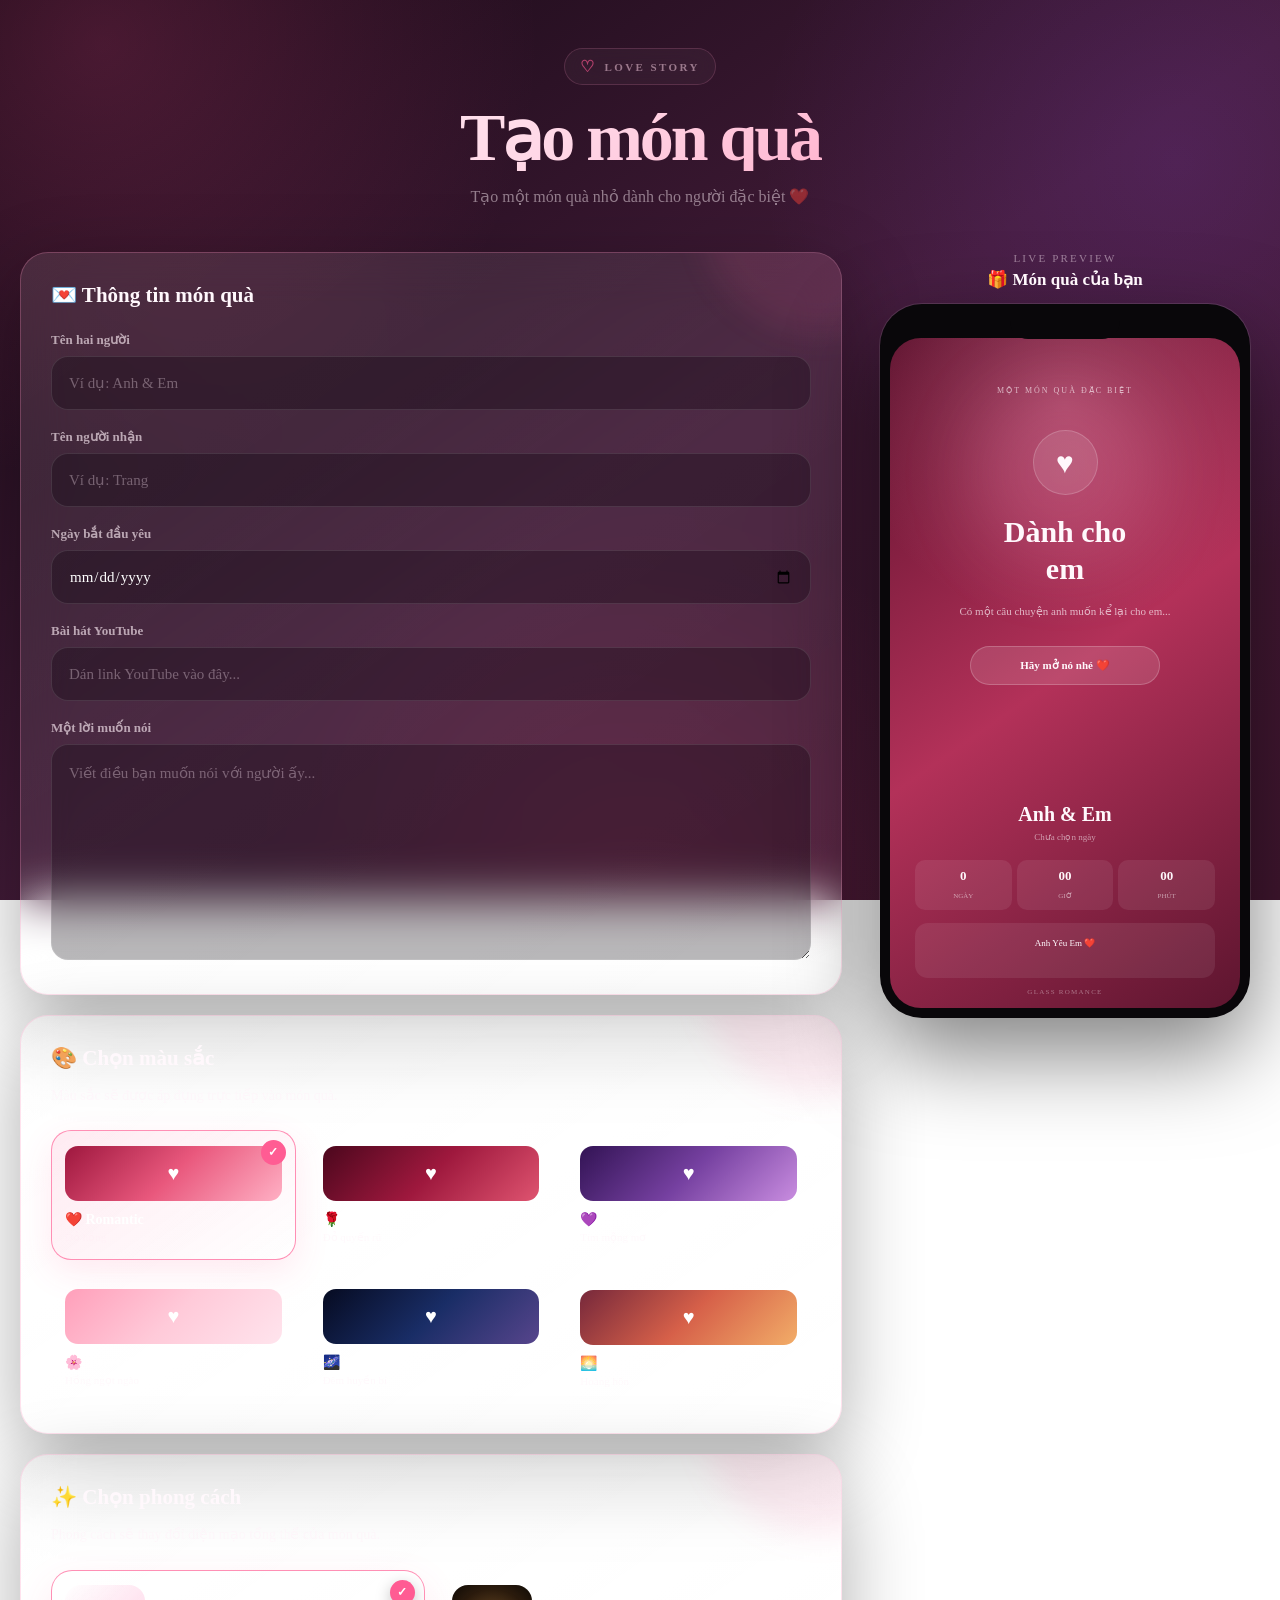
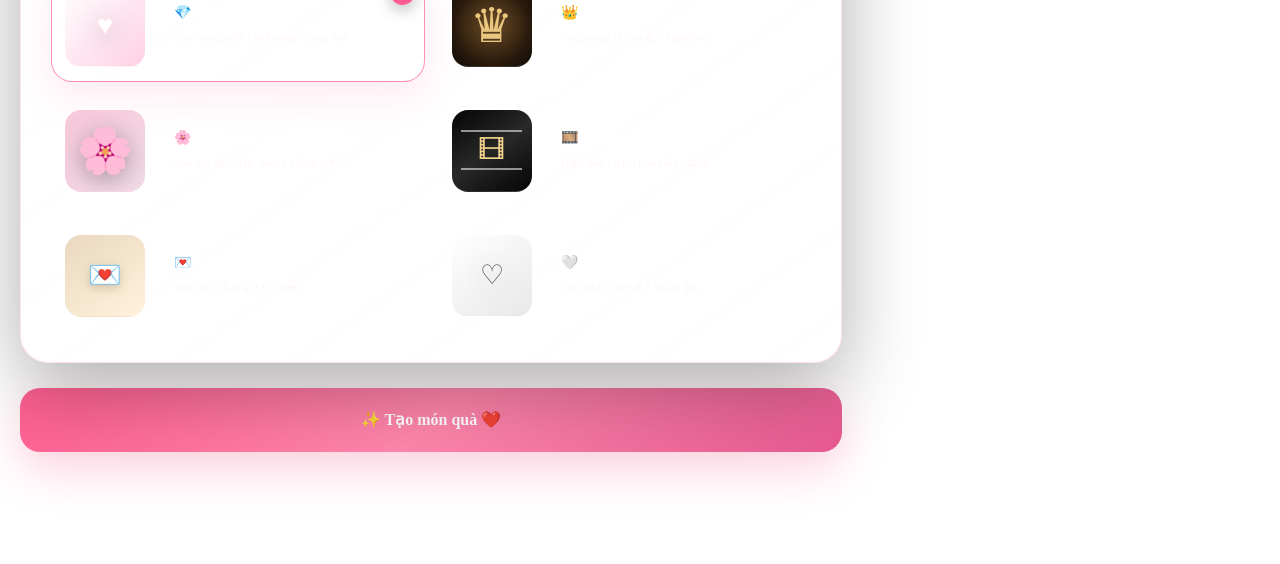
==== commit d5bb6a24: "Update tao-qua.html" ====
--- a/tao-qua.html
+++ b/tao-qua.html
@@ -1,1987 +1,1265 @@
 <!DOCTYPE html>
 <html lang="vi">
-
 <head>
-
-    <meta charset="UTF-8">
-
-    <meta
-        name="viewport"
-        content="width=device-width, initial-scale=1.0"
+<meta charset="UTF-8">
+<meta name="viewport" content="width=device-width, initial-scale=1.0">
+<meta name="theme-color" content="#170b18">
+<meta name="description" content="Tạo một món quà tình yêu kỹ thuật số dành cho người đặc biệt.">
+<title>Tạo món quà ❤️</title>
+
+<link rel="stylesheet" href="css/base.css">
+<link rel="stylesheet" href="css/themes.css">
+
+<style>
+:root{
+    --bg1:#120812;
+    --bg2:#261023;
+    --bg3:#40162f;
+    --text:#fff8fc;
+    --soft:rgba(255,240,248,.68);
+    --muted:rgba(255,240,248,.46);
+    --accent:#ff6f9d;
+    --accent2:#ffabc6;
+    --card:rgba(255,255,255,.075);
+    --border:rgba(255,255,255,.13);
+    --radius:28px;
+    --shadow:0 25px 80px rgba(0,0,0,.32);
+}
+
+*{box-sizing:border-box}
+
+html{
+    scroll-behavior:smooth;
+}
+
+body{
+    margin:0;
+    min-height:100vh;
+    color:var(--text);
+    background:
+        radial-gradient(circle at 8% 5%,rgba(255,80,150,.2),transparent 30%),
+        radial-gradient(circle at 92% 18%,rgba(160,80,255,.15),transparent 30%),
+        radial-gradient(circle at 50% 100%,rgba(255,70,130,.14),transparent 35%),
+        linear-gradient(145deg,var(--bg1),var(--bg2) 52%,var(--bg3));
+    background-attachment:fixed;
+    font-family:inherit;
+}
+
+button,
+input,
+textarea{
+    font:inherit;
+}
+
+.create-page{
+    width:100%;
+    min-height:100vh;
+    padding:48px 20px 90px;
+}
+
+.create-container{
+    width:min(1250px,100%);
+    margin:auto;
+}
+
+/* HEADER */
+
+.create-header{
+    text-align:center;
+    margin-bottom:42px;
+}
+
+.create-label{
+    display:inline-flex;
+    align-items:center;
+    gap:8px;
+    padding:8px 15px;
+    border:1px solid var(--border);
+    border-radius:999px;
+    background:rgba(255,255,255,.055);
+    backdrop-filter:blur(16px);
+    color:rgba(255,215,232,.8);
+    font-size:11px;
+    font-weight:700;
+    letter-spacing:.22em;
+}
+
+.create-label::before{
+    content:"♡";
+    color:var(--accent);
+    font-size:16px;
+}
+
+.create-header h1{
+    margin:18px 0 12px;
+    font-size:clamp(40px,7vw,68px);
+    line-height:1;
+    letter-spacing:-.045em;
+    background:linear-gradient(135deg,#fff,#ffd6e6 45%,#ff86b0);
+    -webkit-background-clip:text;
+    background-clip:text;
+    color:transparent;
+}
+
+.create-header p{
+    max-width:550px;
+    margin:auto;
+    color:var(--soft);
+    line-height:1.7;
+}
+
+/* BUILDER LAYOUT */
+
+.builder-layout{
+    display:grid;
+    grid-template-columns:minmax(0,1fr) 390px;
+    gap:28px;
+    align-items:start;
+}
+
+.builder-form{
+    min-width:0;
+}
+
+.form-card{
+    position:relative;
+    margin-bottom:20px;
+    padding:30px;
+    border:1px solid var(--border);
+    border-radius:var(--radius);
+    background:
+        linear-gradient(145deg,
+        rgba(255,255,255,.095),
+        rgba(255,255,255,.045));
+    box-shadow:var(--shadow);
+    backdrop-filter:blur(24px);
+    -webkit-backdrop-filter:blur(24px);
+    overflow:hidden;
+}
+
+.form-card::before{
+    content:"";
+    position:absolute;
+    width:240px;
+    height:240px;
+    top:-160px;
+    right:-100px;
+    border-radius:50%;
+    background:rgba(255,100,160,.1);
+    filter:blur(15px);
+    pointer-events:none;
+}
+
+.form-card h2{
+    position:relative;
+    margin:0 0 24px;
+    font-size:21px;
+}
+
+.form-description{
+    margin:-10px 0 23px;
+    color:var(--muted);
+    font-size:14px;
+    line-height:1.6;
+}
+
+.form-card label{
+    display:block;
+    margin:19px 0 8px;
+    color:rgba(255,240,248,.8);
+    font-size:13px;
+    font-weight:650;
+}
+
+.form-card label:first-of-type{
+    margin-top:0;
+}
+
+.form-card input[type="text"],
+.form-card input[type="url"],
+.form-card input[type="date"],
+.form-card textarea,
+#generatedLink{
+    width:100%;
+    border:1px solid rgba(255,255,255,.11);
+    border-radius:17px;
+    outline:none;
+    background:rgba(5,3,8,.28);
+    color:#fff;
+    padding:15px 17px;
+    font-size:15px;
+    transition:.25s ease;
+}
+
+.form-card input[type="text"],
+.form-card input[type="url"],
+.form-card input[type="date"]{
+    min-height:54px;
+}
+
+.form-card textarea{
+    min-height:150px;
+    resize:vertical;
+    line-height:1.75;
+}
+
+.form-card input::placeholder,
+.form-card textarea::placeholder{
+    color:rgba(255,235,245,.34);
+}
+
+.form-card input:focus,
+.form-card textarea:focus{
+    border-color:rgba(255,111,157,.72);
+    background:rgba(5,3,8,.4);
+    box-shadow:0 0 0 4px rgba(255,111,157,.08);
+}
+
+/* THEME */
+
+.theme-grid{
+    display:grid;
+    grid-template-columns:repeat(3,1fr);
+    gap:13px;
+}
+
+.theme-option{
+    position:relative;
+    min-height:130px;
+    padding:13px;
+    border:1px solid rgba(255,255,255,.095);
+    border-radius:20px;
+    background:rgba(255,255,255,.035);
+    color:white;
+    text-align:left;
+    cursor:pointer;
+    transition:.28s ease;
+}
+
+.theme-option:hover{
+    transform:translateY(-3px);
+    background:rgba(255,255,255,.065);
+}
+
+.theme-option.active{
+    border-color:rgba(255,132,173,.9);
+    background:linear-gradient(145deg,rgba(255,110,160,.14),rgba(255,255,255,.055));
+    box-shadow:0 12px 35px rgba(255,70,130,.12);
+}
+
+.theme-option.active::after,
+.style-option.active::after{
+    content:"✓";
+    position:absolute;
+    top:9px;
+    right:9px;
+    width:25px;
+    height:25px;
+    display:grid;
+    place-items:center;
+    border-radius:50%;
+    background:var(--accent);
+    color:white;
+    font-size:12px;
+    font-weight:800;
+}
+
+.theme-preview{
+    display:block;
+    height:55px;
+    margin-bottom:10px;
+    border-radius:13px;
+    position:relative;
+    overflow:hidden;
+}
+
+.theme-preview::after{
+    content:"♥";
+    position:absolute;
+    inset:0;
+    display:grid;
+    place-items:center;
+    color:white;
+    font-size:20px;
+}
+
+.romantic-preview{background:linear-gradient(135deg,#9e173e,#e9587d,#ffb0c4)}
+.rose-preview{background:linear-gradient(135deg,#4b071d,#9e183d,#df5470)}
+.purple-preview{background:linear-gradient(135deg,#321354,#7540a0,#c98de0)}
+.pink-preview{background:linear-gradient(135deg,#ff9fba,#ffcad9,#ffe4ed)}
+.night-preview{background:linear-gradient(135deg,#060b21,#192d66,#57458c)}
+.sunset-preview{background:linear-gradient(135deg,#76283b,#d66049,#f2ad68)}
+
+.theme-option strong{
+    display:block;
+    font-size:14px;
+}
+
+.theme-option small,
+.style-option small{
+    display:block;
+    margin-top:3px;
+    color:rgba(255,235,245,.48);
+    font-size:11px;
+}
+
+/* STYLE */
+
+.style-grid{
+    display:grid;
+    grid-template-columns:repeat(2,1fr);
+    gap:13px;
+}
+
+.style-option{
+    position:relative;
+    min-height:112px;
+    padding:13px;
+    display:grid;
+    grid-template-columns:80px 1fr;
+    gap:14px;
+    align-items:center;
+    border:1px solid rgba(255,255,255,.095);
+    border-radius:21px;
+    background:rgba(255,255,255,.035);
+    color:white;
+    text-align:left;
+    cursor:pointer;
+    transition:.28s ease;
+}
+
+.style-option:hover{
+    transform:translateY(-3px);
+    background:rgba(255,255,255,.065);
+}
+
+.style-option.active{
+    border-color:rgba(255,132,173,.9);
+    box-shadow:0 14px 38px rgba(255,70,130,.12);
+}
+
+.style-preview{
+    width:80px;
+    height:82px;
+    display:grid;
+    place-items:center;
+    border-radius:16px;
+    font-size:27px;
+}
+
+.style-glass-preview{
+    background:linear-gradient(135deg,rgba(255,255,255,.35),rgba(255,100,170,.3));
+    backdrop-filter:blur(15px);
+}
+
+.style-luxury-preview{
+    background:radial-gradient(circle,#77542a,#2b1b0d 65%,#0d0905);
+    color:#e9c77e;
+}
+
+.style-sakura-preview{
+    background:linear-gradient(145deg,#f8c8da,#f2dce7);
+    color:#a94b70;
+}
+
+.style-cinematic-preview{
+    background:linear-gradient(145deg,#050505,#292929,#050505);
+    color:#f2d28c;
+}
+
+.style-letter-preview{
+    background:linear-gradient(145deg,#ead8bf,#fff2dc);
+    color:#7b493e;
+}
+
+.style-minimal-preview{
+    background:linear-gradient(145deg,#fff,#e8e8e8);
+    color:#555;
+}
+
+.style-option strong{
+    font-size:14px;
+}
+
+/* CREATE */
+
+.create-button{
+    width:100%;
+    min-height:64px;
+    margin:5px 0 22px;
+    border:0;
+    border-radius:20px;
+    background:linear-gradient(135deg,#ff5f91,#ff86ac,#e75a91);
+    color:white;
+    font-weight:750;
+    cursor:pointer;
+    box-shadow:0 18px 45px rgba(255,70,130,.23);
+    transition:.25s ease;
+}
+
+.create-button:hover{
+    transform:translateY(-3px);
+    filter:brightness(1.05);
+}
+
+/* =========================================================
+   LIVE PREVIEW
+   ========================================================= */
+
+.preview-panel{
+    position:sticky;
+    top:22px;
+}
+
+.preview-heading{
+    text-align:center;
+    margin-bottom:14px;
+}
+
+.preview-heading span{
+    display:block;
+    color:var(--muted);
+    font-size:11px;
+    letter-spacing:.2em;
+    margin-bottom:5px;
+}
+
+.preview-heading strong{
+    font-size:17px;
+}
+
+/* PHONE */
+
+.phone{
+    width:100%;
+    max-width:370px;
+    margin:auto;
+    padding:10px;
+    border-radius:42px;
+    background:#09070a;
+    box-shadow:
+        0 35px 90px rgba(0,0,0,.5),
+        0 0 0 1px rgba(255,255,255,.12);
+}
+
+.phone-notch{
+    width:110px;
+    height:25px;
+    margin:0 auto -1px;
+    position:relative;
+    z-index:20;
+    border-radius:0 0 18px 18px;
+    background:#09070a;
+}
+
+.phone-screen{
+    position:relative;
+    height:670px;
+    overflow:hidden;
+    border-radius:31px;
+    background:
+        radial-gradient(circle at 50% 10%,rgba(255,100,160,.28),transparent 35%),
+        linear-gradient(145deg,#230b18,#4b1730);
+    transition:.45s ease;
+}
+
+.preview-glow{
+    position:absolute;
+    width:180px;
+    height:180px;
+    border-radius:50%;
+    top:45px;
+    left:50%;
+    transform:translateX(-50%);
+    background:rgba(255,140,180,.18);
+    filter:blur(35px);
+}
+
+.preview-content{
+    position:relative;
+    z-index:2;
+    height:100%;
+    padding:48px 25px 30px;
+    display:flex;
+    flex-direction:column;
+    text-align:center;
+}
+
+.preview-mini-label{
+    font-size:8px;
+    letter-spacing:.25em;
+    opacity:.65;
+}
+
+.preview-heart{
+    width:65px;
+    height:65px;
+    margin:35px auto 20px;
+    display:grid;
+    place-items:center;
+    border-radius:50%;
+    background:rgba(255,255,255,.1);
+    border:1px solid rgba(255,255,255,.18);
+    font-size:30px;
+    animation:previewBeat 1.8s infinite;
+}
+
+@keyframes previewBeat{
+    0%,100%{transform:scale(1)}
+    50%{transform:scale(1.08)}
+}
+
+.preview-title{
+    margin:0;
+    font-size:30px;
+    line-height:1.1;
+    word-break:break-word;
+}
+
+.preview-title span{
+    display:block;
+    margin-top:4px;
+}
+
+.preview-description{
+    margin:18px auto 0;
+    max-width:260px;
+    font-size:11px;
+    line-height:1.6;
+    opacity:.68;
+}
+
+.preview-button{
+    width:190px;
+    margin:25px auto 0;
+    padding:12px;
+    border-radius:999px;
+    background:rgba(255,255,255,.12);
+    border:1px solid rgba(255,255,255,.2);
+    font-size:11px;
+    font-weight:700;
+}
+
+.preview-story{
+    margin-top:auto;
+    padding-top:30px;
+}
+
+.preview-couple{
+    font-size:20px;
+    font-weight:750;
+    word-break:break-word;
+}
+
+.preview-date{
+    margin-top:6px;
+    font-size:9px;
+    opacity:.55;
+}
+
+.preview-counter{
+    display:grid;
+    grid-template-columns:repeat(3,1fr);
+    gap:5px;
+    margin-top:18px;
+}
+
+.preview-counter div{
+    padding:8px 3px;
+    border-radius:10px;
+    background:rgba(255,255,255,.08);
+}
+
+.preview-counter strong{
+    display:block;
+    font-size:13px;
+}
+
+.preview-counter small{
+    font-size:7px;
+    opacity:.55;
+}
+
+.preview-letter{
+    margin-top:13px;
+    padding:13px;
+    border-radius:13px;
+    background:rgba(255,255,255,.08);
+    font-size:9px;
+    line-height:1.6;
+    min-height:55px;
+    max-height:75px;
+    overflow:hidden;
+}
+
+.preview-style-name{
+    position:absolute;
+    left:0;
+    right:0;
+    bottom:12px;
+    text-align:center;
+    font-size:7px;
+    letter-spacing:.18em;
+    opacity:.4;
+}
+
+/* PREVIEW THEMES */
+
+.preview-theme-romantic{
+    background:
+        radial-gradient(circle at 50% 10%,rgba(255,160,190,.3),transparent 35%),
+        linear-gradient(145deg,#5b102c,#b33159,#5d152f);
+}
+
+.preview-theme-rose{
+    background:
+        radial-gradient(circle at 50% 10%,rgba(255,90,120,.25),transparent 35%),
+        linear-gradient(145deg,#23030d,#72152d,#390713);
+}
+
+.preview-theme-purple{
+    background:
+        radial-gradient(circle at 50% 10%,rgba(200,130,255,.25),transparent 35%),
+        linear-gradient(145deg,#180827,#5b287d,#251039);
+}
+
+.preview-theme-pink{
+    color:#4d2535;
+    background:
+        radial-gradient(circle at 50% 10%,rgba(255,255,255,.7),transparent 35%),
+        linear-gradient(145deg,#ffb5ca,#ffd8e3,#f5b7cc);
+}
+
+.preview-theme-night{
+    background:
+        radial-gradient(circle at 50% 10%,rgba(100,150,255,.3),transparent 35%),
+        linear-gradient(145deg,#030616,#10255b,#1c1742);
+}
+
+.preview-theme-sunset{
+    background:
+        radial-gradient(circle at 50% 10%,rgba(255,220,150,.25),transparent 35%),
+        linear-gradient(145deg,#4b1224,#b34a42,#c27b48);
+}
+
+/* PREVIEW STYLES */
+
+.preview-style-luxury{
+    border-radius:25px;
+    box-shadow:inset 0 0 50px rgba(255,196,80,.08);
+}
+
+.preview-style-luxury .preview-heart{
+    border-color:rgba(232,199,126,.45);
+    color:#e9c77e;
+    background:rgba(210,170,80,.08);
+}
+
+.preview-style-luxury .preview-title{
+    font-family:Georgia,serif;
+    letter-spacing:.02em;
+}
+
+.preview-style-luxury .preview-button{
+    border-color:rgba(232,199,126,.45);
+    color:#e9c77e;
+}
+
+.preview-style-sakura{
+    color:#633c4c;
+}
+
+.preview-style-sakura .preview-heart{
+    background:rgba(255,255,255,.35);
+}
+
+.preview-style-sakura .preview-title{
+    font-family:Georgia,serif;
+}
+
+.preview-style-cinematic{
+    border-radius:18px;
+}
+
+.preview-style-cinematic .preview-heart{
+    border-radius:12px;
+    color:#f2d28c;
+}
+
+.preview-style-cinematic .preview-title{
+    text-transform:uppercase;
+    letter-spacing:.08em;
+    font-size:24px;
+}
+
+.preview-style-letter{
+    color:#573b34;
+}
+
+.preview-style-letter .preview-heart{
+    border-radius:8px;
+    background:#f5e6cc;
+    color:#8c5148;
+}
+
+.preview-style-letter .preview-title{
+    font-family:Georgia,serif;
+}
+
+.preview-style-minimal{
+    color:#303030;
+}
+
+.preview-style-minimal .preview-heart{
+    background:white;
+    border-color:#ddd;
+    color:#777;
+}
+
+.preview-style-minimal .preview-button{
+    background:white;
+    border-color:#ddd;
+}
+
+/* RESULT */
+
+.result-card{
+    text-align:center;
+    padding:32px;
+}
+
+.result-card p{
+    color:var(--soft);
+    line-height:1.6;
+}
+
+#generatedLink{
+    text-align:center;
+    margin-bottom:14px;
+}
+
+.result-buttons{
+    display:grid;
+    grid-template-columns:1fr 1fr;
+    gap:10px;
+    margin-bottom:25px;
+}
+
+.secondary-button{
+    min-height:52px;
+    border:1px solid rgba(255,255,255,.14);
+    border-radius:16px;
+    background:rgba(255,255,255,.055);
+    color:white;
+    cursor:pointer;
+    transition:.25s ease;
+}
+
+.secondary-button:hover{
+    transform:translateY(-2px);
+    background:rgba(255,255,255,.09);
+}
+
+.qr-wrapper{
+    width:min(320px,100%);
+    margin:auto;
+    padding:14px;
+    border-radius:22px;
+    background:white;
+}
+
+.qr-wrapper img{
+    display:block;
+    width:100%;
+    border-radius:10px;
+}
+
+.hidden{
+    display:none!important;
+}
+
+/* MOBILE */
+
+@media(max-width:950px){
+
+    .builder-layout{
+        grid-template-columns:1fr;
+    }
+
+    .preview-panel{
+        position:relative;
+        top:auto;
+        order:-1;
+        margin-bottom:10px;
+    }
+
+    .preview-heading{
+        margin-bottom:10px;
+    }
+
+    .phone{
+        max-width:340px;
+    }
+
+    .phone-screen{
+        height:620px;
+    }
+}
+
+@media(max-width:700px){
+
+    .create-page{
+        padding:30px 12px 60px;
+    }
+
+    .create-header{
+        margin-bottom:25px;
+    }
+
+    .create-header h1{
+        font-size:clamp(38px,12vw,54px);
+    }
+
+    .form-card{
+        padding:22px 17px;
+        border-radius:23px;
+    }
+
+    .theme-grid{
+        grid-template-columns:repeat(2,1fr);
+        gap:9px;
+    }
+
+    .theme-option{
+        min-height:122px;
+    }
+
+    .style-grid{
+        grid-template-columns:1fr;
+    }
+
+    .style-option{
+        min-height:105px;
+    }
+
+    .preview-panel{
+        margin-bottom:20px;
+    }
+
+    .phone{
+        max-width:315px;
+    }
+
+    .phone-screen{
+        height:590px;
+    }
+
+    .preview-title{
+        font-size:27px;
+    }
+
+    .preview-heart{
+        margin-top:28px;
+    }
+
+    .result-buttons{
+        gap:8px;
+    }
+}
+
+@media(max-width:380px){
+
+    .phone{
+        max-width:290px;
+    }
+
+    .phone-screen{
+        height:550px;
+    }
+
+    .theme-option{
+        min-height:115px;
+        padding:10px;
+    }
+
+    .style-option{
+        grid-template-columns:65px 1fr;
+    }
+
+    .style-preview{
+        width:65px;
+        height:76px;
+    }
+}
+
+@media(prefers-reduced-motion:reduce){
+
+    *,
+    *::before,
+    *::after{
+        animation:none!important;
+        transition:none!important;
+    }
+}
+</style>
+</head>
+
+<body>
+
+<main class="create-page">
+
+<div class="create-container">
+
+<header class="create-header">
+    <div class="create-label">LOVE STORY</div>
+
+    <h1>Tạo món quà</h1>
+
+    <p>
+        Tạo một món quà nhỏ dành cho người đặc biệt ❤️
+    </p>
+</header>
+
+
+<div class="builder-layout">
+
+<!-- =====================================================
+     FORM
+     ===================================================== -->
+
+<div class="builder-form">
+
+<section class="form-card">
+
+<h2>💌 Thông tin món quà</h2>
+
+<label for="couple">Tên hai người</label>
+
+<input
+    id="couple"
+    type="text"
+    autocomplete="off"
+    placeholder="Ví dụ: Anh & Em"
+>
+
+<label for="receiver">Tên người nhận</label>
+
+<input
+    id="receiver"
+    type="text"
+    autocomplete="off"
+    placeholder="Ví dụ: Trang"
+>
+
+<label for="startDate">Ngày bắt đầu yêu</label>
+
+<input
+    id="startDate"
+    type="date"
+>
+
+<label for="music">Bài hát YouTube</label>
+
+<input
+    id="music"
+    type="url"
+    inputmode="url"
+    autocomplete="off"
+    placeholder="Dán link YouTube vào đây..."
+>
+
+<label for="letter">Một lời muốn nói</label>
+
+<textarea
+    id="letter"
+    rows="7"
+    placeholder="Viết điều bạn muốn nói với người ấy..."
+></textarea>
+
+</section>
+
+
+<section class="form-card">
+
+<h2>🎨 Chọn màu sắc</h2>
+
+<p class="form-description">
+    Màu sắc sẽ được áp dụng trực tiếp vào món quà.
+</p>
+
+<div class="theme-grid">
+
+<button type="button" class="theme-option active" data-theme="romantic">
+    <span class="theme-preview romantic-preview"></span>
+    <strong>❤️ Romantic</strong>
+    <small>Đỏ hồng</small>
+</button>
+
+<button type="button" class="theme-option" data-theme="rose">
+    <span class="theme-preview rose-preview"></span>
+    <strong>🌹 Rose</strong>
+    <small>Đỏ quyến rũ</small>
+</button>
+
+<button type="button" class="theme-option" data-theme="purple">
+    <span class="theme-preview purple-preview"></span>
+    <strong>💜 Purple</strong>
+    <small>Tím mộng mơ</small>
+</button>
+
+<button type="button" class="theme-option" data-theme="pink">
+    <span class="theme-preview pink-preview"></span>
+    <strong>🌸 Sweet Pink</strong>
+    <small>Hồng ngọt ngào</small>
+</button>
+
+<button type="button" class="theme-option" data-theme="night">
+    <span class="theme-preview night-preview"></span>
+    <strong>🌌 Night Love</strong>
+    <small>Đêm huyền bí</small>
+</button>
+
+<button type="button" class="theme-option" data-theme="sunset">
+    <span class="theme-preview sunset-preview"></span>
+    <strong>🌅 Sunset</strong>
+    <small>Hoàng hôn</small>
+</button>
+
+</div>
+</section>
+
+
+<section class="form-card">
+
+<h2>✨ Chọn phong cách</h2>
+
+<p class="form-description">
+    Phong cách sẽ thay đổi diện mạo tổng thể của món quà.
+</p>
+
+<div class="style-grid">
+
+<button type="button" class="style-option active" data-style="glass">
+    <span class="style-preview style-glass-preview"><span>♥</span></span>
+    <div>
+        <strong>💎 Glass Romance</strong>
+        <small>Kính trong suốt • Hiện đại • Lung linh</small>
+    </div>
+</button>
+
+<button type="button" class="style-option" data-style="luxury">
+    <span class="style-preview style-luxury-preview"><span>♛</span></span>
+    <div>
+        <strong>👑 Luxury Love</strong>
+        <small>Sang trọng • Cao cấp • Quyến rũ</small>
+    </div>
+</button>
+
+<button type="button" class="style-option" data-style="sakura">
+    <span class="style-preview style-sakura-preview"><span>🌸</span></span>
+    <div>
+        <strong>🌸 Sakura Dream</strong>
+        <small>Hoa anh đào • Dịu dàng • Mộng mơ</small>
+    </div>
+</button>
+
+<button type="button" class="style-option" data-style="cinematic">
+    <span class="style-preview style-cinematic-preview"><span>🎞</span></span>
+    <div>
+        <strong>🎞️ Cinematic</strong>
+        <small>Điện ảnh • Kịch tính • Ấn tượng</small>
+    </div>
+</button>
+
+<button type="button" class="style-option" data-style="letter">
+    <span class="style-preview style-letter-preview"><span>💌</span></span>
+    <div>
+        <strong>💌 Love Letter</strong>
+        <small>Thư tình • Ấm áp • Cổ điển</small>
+    </div>
+</button>
+
+<button type="button" class="style-option" data-style="minimal">
+    <span class="style-preview style-minimal-preview"><span>♡</span></span>
+    <div>
+        <strong>🤍 Minimal Love</strong>
+        <small>Tối giản • Tinh tế • Thanh lịch</small>
+    </div>
+</button>
+
+</div>
+</section>
+
+
+<button
+    id="createButton"
+    class="create-button"
+    type="button"
+>
+    ✨ Tạo món quà ❤️
+</button>
+
+
+<section
+    id="result"
+    class="form-card result-card hidden"
+>
+
+<h2>🎁 Món quà đã sẵn sàng</h2>
+
+<p>
+    Link của bạn đã được tạo.
+    Hãy gửi món quà này đến người đặc biệt ❤️
+</p>
+
+<input
+    id="generatedLink"
+    type="text"
+    readonly
+    aria-label="Link món quà"
+>
+
+<div class="result-buttons">
+
+<button
+    id="copyButton"
+    type="button"
+    class="secondary-button"
+>
+    📋 Sao chép link
+</button>
+
+<button
+    id="openButton"
+    type="button"
+    class="secondary-button"
+>
+    🎁 Mở quà
+</button>
+
+</div>
+
+<div class="qr-wrapper">
+    <img
+        id="qrImage"
+        alt="Mã QR món quà"
     >
-
-    <meta
-        name="theme-color"
-        content="#170b18"
-    >
-
-    <meta
-        name="description"
-        content="Tạo một món quà tình yêu kỹ thuật số dành cho người đặc biệt."
-    >
-
-    <title>Tạo món quà ❤️</title>
-
-    <link rel="stylesheet" href="css/base.css">
-    <link rel="stylesheet" href="css/themes.css">
-
-    <style>
-
-        /* =========================================================
-           LOVE STORY — GIFT BUILDER PREMIUM
-           ========================================================= */
-
-        :root {
-            --builder-bg-1: #130914;
-            --builder-bg-2: #241022;
-            --builder-bg-3: #3a172f;
-
-            --builder-card: rgba(255, 255, 255, 0.075);
-            --builder-card-border: rgba(255, 255, 255, 0.13);
-
-            --builder-text: #fff8fc;
-            --builder-text-soft: rgba(255, 240, 248, 0.68);
-            --builder-text-muted: rgba(255, 240, 248, 0.48);
-
-            --builder-accent: #ff6f9d;
-            --builder-accent-2: #ff9fbd;
-
-            --builder-radius: 28px;
-            --builder-shadow:
-                0 25px 80px rgba(0, 0, 0, 0.32);
-        }
-
-
-        * {
-            box-sizing: border-box;
-        }
-
-
-        html {
-            scroll-behavior: smooth;
-        }
-
-
-        body {
-            margin: 0;
-            min-height: 100vh;
-
-            color: var(--builder-text);
-
-            background:
-                radial-gradient(
-                    circle at 10% 5%,
-                    rgba(255, 100, 160, 0.18),
-                    transparent 30%
-                ),
-                radial-gradient(
-                    circle at 90% 20%,
-                    rgba(190, 100, 255, 0.13),
-                    transparent 28%
-                ),
-                radial-gradient(
-                    circle at 50% 100%,
-                    rgba(255, 70, 130, 0.12),
-                    transparent 32%
-                ),
-                linear-gradient(
-                    145deg,
-                    var(--builder-bg-1),
-                    var(--builder-bg-2) 52%,
-                    var(--builder-bg-3)
-                );
-
-            background-attachment: fixed;
-        }
-
-
-        body::before {
-            content: "";
-
-            position: fixed;
-            inset: 0;
-
-            pointer-events: none;
-
-            background:
-                radial-gradient(
-                    circle at 50% 15%,
-                    rgba(255,255,255,0.05),
-                    transparent 38%
-                );
-
-            z-index: -1;
-        }
-
-
-        /* =========================================================
-           PAGE
-           ========================================================= */
-
-        .create-page {
-            width: 100%;
-            min-height: 100vh;
-
-            padding:
-                55px
-                20px
-                90px;
-        }
-
-
-        .create-container {
-            width: min(920px, 100%);
-            margin: 0 auto;
-        }
-
-
-        /* =========================================================
-           HEADER
-           ========================================================= */
-
-        .create-header {
-            text-align: center;
-
-            margin-bottom: 42px;
-
-            animation:
-                builderFadeUp
-                0.8s
-                ease both;
-        }
-
-
-        .create-label {
-            display: inline-flex;
-            align-items: center;
-            gap: 9px;
-
-            padding: 8px 15px;
-
-            border:
-                1px solid
-                rgba(255, 255, 255, 0.13);
-
-            border-radius: 999px;
-
-            background:
-                rgba(255, 255, 255, 0.055);
-
-            backdrop-filter: blur(16px);
-            -webkit-backdrop-filter: blur(16px);
-
-            color:
-                rgba(255, 210, 230, 0.78);
-
-            font-size: 11px;
-            font-weight: 700;
-
-            letter-spacing: 0.22em;
-
-            box-shadow:
-                0 10px 35px rgba(0, 0, 0, 0.16);
-        }
-
-
-        .create-label::before {
-            content: "♡";
-
-            font-size: 15px;
-
-            color:
-                var(--builder-accent);
-        }
-
-
-        .create-header h1 {
-            margin:
-                18px
-                0
-                12px;
-
-            font-size:
-                clamp(
-                    38px,
-                    7vw,
-                    64px
-                );
-
-            line-height: 1.05;
-
-            font-weight: 800;
-
-            letter-spacing: -0.04em;
-
-            background:
-                linear-gradient(
-                    135deg,
-                    #ffffff,
-                    #ffd6e5 45%,
-                    #ff91b7
-                );
-
-            -webkit-background-clip: text;
-            background-clip: text;
-
-            color: transparent;
-
-            text-shadow:
-                0 15px 50px
-                rgba(255, 100, 160, 0.12);
-        }
-
-
-        .create-header p {
-            width: min(520px, 100%);
-
-            margin:
-                0
-                auto;
-
-            color:
-                var(--builder-text-soft);
-
-            font-size: 16px;
-
-            line-height: 1.7;
-        }
-
-
-        /* =========================================================
-           FORM CARD
-           ========================================================= */
-
-        .form-card {
-            position: relative;
-
-            margin-bottom: 24px;
-
-            padding:
-                30px;
-
-            border:
-                1px solid
-                var(--builder-card-border);
-
-            border-radius:
-                var(--builder-radius);
-
-            background:
-                linear-gradient(
-                    145deg,
-                    rgba(255,255,255,0.095),
-                    rgba(255,255,255,0.045)
-                );
-
-            box-shadow:
-                var(--builder-shadow);
-
-            backdrop-filter:
-                blur(24px);
-
-            -webkit-backdrop-filter:
-                blur(24px);
-
-            overflow: hidden;
-
-            animation:
-                builderFadeUp
-                0.75s
-                ease both;
-        }
-
-
-        .form-card::before {
-            content: "";
-
-            position: absolute;
-
-            width: 220px;
-            height: 220px;
-
-            top: -140px;
-            right: -100px;
-
-            border-radius: 50%;
-
-            background:
-                rgba(255, 110, 160, 0.09);
-
-            filter:
-                blur(10px);
-
-            pointer-events: none;
-        }
-
-
-        .form-card h2 {
-            position: relative;
-
-            margin:
-                0
-                0
-                26px;
-
-            font-size: 21px;
-
-            font-weight: 750;
-
-            letter-spacing: -0.015em;
-        }
-
-
-        .form-description {
-            margin:
-                -12px
-                0
-                24px;
-
-            color:
-                var(--builder-text-muted);
-
-            font-size: 14px;
-
-            line-height: 1.6;
-        }
-
-
-        /* =========================================================
-           LABEL
-           ========================================================= */
-
-        .form-card label {
-            display: block;
-
-            margin:
-                20px
-                0
-                9px;
-
-            color:
-                rgba(255, 240, 248, 0.78);
-
-            font-size: 13px;
-
-            font-weight: 650;
-
-            letter-spacing: 0.01em;
-        }
-
-
-        .form-card label:first-of-type {
-            margin-top: 0;
-        }
-
-
-        /* =========================================================
-           INPUT
-           ========================================================= */
-
-        .form-card input[type="text"],
-        .form-card input[type="url"],
-        .form-card input[type="date"],
-        .form-card textarea,
-        #generatedLink {
-
-            width: 100%;
-
-            border:
-                1px solid
-                rgba(255, 255, 255, 0.105);
-
-            border-radius: 17px;
-
-            outline: none;
-
-            background:
-                rgba(10, 5, 12, 0.28);
-
-            color:
-                #fff;
-
-            padding:
-                15px
-                17px;
-
-            font-family:
-                inherit;
-
-            font-size: 15px;
-
-            transition:
-                border-color 0.25s ease,
-                background 0.25s ease,
-                box-shadow 0.25s ease,
-                transform 0.25s ease;
-        }
-
-
-        .form-card input[type="text"],
-        .form-card input[type="url"],
-        .form-card input[type="date"] {
-            min-height: 54px;
-        }
-
-
-        .form-card textarea {
-            min-height: 150px;
-
-            resize: vertical;
-
-            line-height: 1.75;
-        }
-
-
-        .form-card input::placeholder,
-        .form-card textarea::placeholder {
-            color:
-                rgba(255, 235, 245, 0.34);
-        }
-
-
-        .form-card input:focus,
-        .form-card textarea:focus,
-        #generatedLink:focus {
-
-            border-color:
-                rgba(255, 111, 157, 0.72);
-
-            background:
-                rgba(10, 5, 12, 0.4);
-
-            box-shadow:
-                0 0 0 4px
-                rgba(255, 111, 157, 0.09),
-                0 12px 35px
-                rgba(0, 0, 0, 0.14);
-
-            transform:
-                translateY(-1px);
-        }
-
-
-        /* =========================================================
-           DATE
-           ========================================================= */
-
-        .form-card input[type="date"] {
-            color-scheme: dark;
-        }
-
-
-        /* =========================================================
-           THEME GRID
-           ========================================================= */
-
-        .theme-grid {
-            display: grid;
-
-            grid-template-columns:
-                repeat(3, minmax(0, 1fr));
-
-            gap: 13px;
-        }
-
-
-        .theme-option {
-            position: relative;
-
-            min-height: 132px;
-
-            padding: 14px;
-
-            display: flex;
-
-            flex-direction: column;
-
-            align-items: flex-start;
-
-            justify-content: space-between;
-
-            text-align: left;
-
-            border:
-                1px solid
-                rgba(255,255,255,0.095);
-
-            border-radius: 21px;
-
-            background:
-                rgba(255,255,255,0.035);
-
-            color: white;
-
-            cursor: pointer;
-
-            overflow: hidden;
-
-            transition:
-                transform 0.28s ease,
-                border-color 0.28s ease,
-                background 0.28s ease,
-                box-shadow 0.28s ease;
-        }
-
-
-        .theme-option:hover {
-            transform:
-                translateY(-4px);
-
-            background:
-                rgba(255,255,255,0.065);
-
-            border-color:
-                rgba(255,255,255,0.18);
-
-            box-shadow:
-                0 15px 35px
-                rgba(0,0,0,0.2);
-        }
-
-
-        .theme-option.active {
-            border-color:
-                rgba(255, 132, 173, 0.9);
-
-            background:
-                linear-gradient(
-                    145deg,
-                    rgba(255,110,160,0.14),
-                    rgba(255,255,255,0.055)
-                );
-
-            box-shadow:
-                0 12px 35px
-                rgba(255, 70, 130, 0.12),
-                inset 0 0 0 1px
-                rgba(255, 170, 200, 0.08);
-        }
-
-
-        .theme-option.active::after {
-            content: "✓";
-
-            position: absolute;
-
-            top: 10px;
-            right: 10px;
-
-            width: 25px;
-            height: 25px;
-
-            display: grid;
-            place-items: center;
-
-            border-radius: 50%;
-
-            background:
-                rgba(255, 111, 157, 0.95);
-
-            color: white;
-
-            font-size: 12px;
-
-            font-weight: 800;
-
-            box-shadow:
-                0 5px 18px
-                rgba(255, 80, 140, 0.25);
-        }
-
-
-        .theme-preview {
-            width: 100%;
-            height: 58px;
-
-            display: block;
-
-            border-radius: 14px;
-
-            margin-bottom: 12px;
-
-            position: relative;
-
-            overflow: hidden;
-        }
-
-
-        .theme-preview::after {
-            content: "♥";
-
-            position: absolute;
-
-            inset: 0;
-
-            display: grid;
-            place-items: center;
-
-            color:
-                rgba(255,255,255,0.9);
-
-            font-size: 20px;
-
-            text-shadow:
-                0 4px 15px
-                rgba(0,0,0,0.25);
-        }
-
-
-        .romantic-preview {
-            background:
-                linear-gradient(
-                    135deg,
-                    #9e173e,
-                    #e9587d,
-                    #ffb0c4
-                );
-        }
-
-
-        .rose-preview {
-            background:
-                linear-gradient(
-                    135deg,
-                    #4b071d,
-                    #9e183d,
-                    #df5470
-                );
-        }
-
-
-        .purple-preview {
-            background:
-                linear-gradient(
-                    135deg,
-                    #321354,
-                    #7540a0,
-                    #c98de0
-                );
-        }
-
-
-        .pink-preview {
-            background:
-                linear-gradient(
-                    135deg,
-                    #ff9fba,
-                    #ffcad9,
-                    #ffe4ed
-                );
-        }
-
-
-        .night-preview {
-            background:
-                linear-gradient(
-                    135deg,
-                    #060b21,
-                    #192d66,
-                    #57458c
-                );
-        }
-
-
-        .sunset-preview {
-            background:
-                linear-gradient(
-                    135deg,
-                    #76283b,
-                    #d66049,
-                    #f2ad68
-                );
-        }
-
-
-        .theme-option strong {
-            display: block;
-
-            font-size: 14px;
-
-            line-height: 1.35;
-        }
-
-
-        .theme-option small {
-            display: block;
-
-            margin-top: 3px;
-
-            color:
-                rgba(255,235,245,0.48);
-
-            font-size: 11px;
-
-            line-height: 1.4;
-        }
-
-
-        /* =========================================================
-           STYLE GRID
-           ========================================================= */
-
-        .style-grid {
-            display: grid;
-
-            grid-template-columns:
-                repeat(2, minmax(0, 1fr));
-
-            gap: 14px;
-        }
-
-
-        .style-option {
-            position: relative;
-
-            display: grid;
-
-            grid-template-columns:
-                82px
-                1fr;
-
-            grid-template-rows:
-                auto
-                auto;
-
-            column-gap: 15px;
-
-            min-height: 116px;
-
-            padding: 14px;
-
-            text-align: left;
-
-            border:
-                1px solid
-                rgba(255,255,255,0.095);
-
-            border-radius: 22px;
-
-            background:
-                rgba(255,255,255,0.035);
-
-            color: white;
-
-            cursor: pointer;
-
-            overflow: hidden;
-
-            transition:
-                transform 0.3s ease,
-                border-color 0.3s ease,
-                background 0.3s ease,
-                box-shadow 0.3s ease;
-        }
-
-
-        .style-option:hover {
-            transform:
-                translateY(-4px);
-
-            background:
-                rgba(255,255,255,0.065);
-
-            border-color:
-                rgba(255,255,255,0.18);
-
-            box-shadow:
-                0 15px 35px
-                rgba(0,0,0,0.2);
-        }
-
-
-        .style-option.active {
-            border-color:
-                rgba(255, 132, 173, 0.9);
-
-            background:
-                linear-gradient(
-                    145deg,
-                    rgba(255,110,160,0.14),
-                    rgba(255,255,255,0.055)
-                );
-
-            box-shadow:
-                0 14px 38px
-                rgba(255, 70, 130, 0.12);
-        }
-
-
-        .style-option.active::after {
-            content: "✓";
-
-            position: absolute;
-
-            top: 10px;
-            right: 10px;
-
-            width: 25px;
-            height: 25px;
-
-            display: grid;
-            place-items: center;
-
-            border-radius: 50%;
-
-            background:
-                rgba(255, 111, 157, 0.95);
-
-            color: white;
-
-            font-size: 12px;
-
-            font-weight: 800;
-        }
-
-
-        .style-preview {
-            grid-row: 1 / span 2;
-
-            width: 82px;
-            height: 86px;
-
-            display: grid;
-            place-items: center;
-
-            border-radius: 17px;
-
-            overflow: hidden;
-
-            font-size: 28px;
-
-            box-shadow:
-                inset 0 0 0 1px
-                rgba(255,255,255,0.1);
-        }
-
-
-        .style-preview span {
-            filter:
-                drop-shadow(
-                    0 5px 10px
-                    rgba(0,0,0,0.2)
-                );
-        }
-
-
-        .style-glass-preview {
-            background:
-                linear-gradient(
-                    135deg,
-                    rgba(255,255,255,0.32),
-                    rgba(255,120,170,0.26)
-                );
-
-            backdrop-filter:
-                blur(15px);
-        }
-
-
-        .style-luxury-preview {
-            background:
-                radial-gradient(
-                    circle at center,
-                    #77542a,
-                    #2b1b0d 65%,
-                    #0d0905
-                );
-
-            color:
-                #e9c77e;
-        }
-
-
-        .style-sakura-preview {
-            background:
-                linear-gradient(
-                    145deg,
-                    #f8c8da,
-                    #f2dce7
-                );
-
-            color:
-                #a94b70;
-        }
-
-
-        .style-cinematic-preview {
-            background:
-                linear-gradient(
-                    145deg,
-                    #070707,
-                    #252525 50%,
-                    #050505
-                );
-
-            color:
-                #f2d28c;
-        }
-
-
-        .style-letter-preview {
-            background:
-                linear-gradient(
-                    145deg,
-                    #ead8bf,
-                    #fff2dc
-                );
-
-            color:
-                #7b493e;
-        }
-
-
-        .style-minimal-preview {
-            background:
-                linear-gradient(
-                    145deg,
-                    #fafafa,
-                    #e8e8e8
-                );
-
-            color:
-                #555;
-        }
-
-
-        .style-option strong {
-            align-self: end;
-
-            padding-right: 25px;
-
-            font-size: 14px;
-
-            line-height: 1.4;
-        }
-
-
-        .style-option small {
-            align-self: start;
-
-            padding-right: 20px;
-
-            color:
-                rgba(255,235,245,0.48);
-
-            font-size: 11px;
-
-            line-height: 1.45;
-        }
-
-
-        /* =========================================================
-           MAIN BUTTON
-           ========================================================= */
-
-        .create-button {
-            position: relative;
-
-            width: 100%;
-
-            min-height: 64px;
-
-            margin:
-                12px
-                0
-                28px;
-
-            border: none;
-
-            border-radius: 21px;
-
-            background:
-                linear-gradient(
-                    135deg,
-                    #ff5f91,
-                    #ff86ac 48%,
-                    #e75a91
-                );
-
-            color: white;
-
-            font-family: inherit;
-
-            font-size: 16px;
-
-            font-weight: 750;
-
-            letter-spacing: 0.01em;
-
-            cursor: pointer;
-
-            box-shadow:
-                0 18px 45px
-                rgba(255, 70, 130, 0.23);
-
-            transition:
-                transform 0.25s ease,
-                box-shadow 0.25s ease,
-                filter 0.25s ease;
-
-            overflow: hidden;
-        }
-
-
-        .create-button::before {
-            content: "";
-
-            position: absolute;
-
-            top: 0;
-            left: -100%;
-
-            width: 70%;
-            height: 100%;
-
-            background:
-                linear-gradient(
-                    90deg,
-                    transparent,
-                    rgba(255,255,255,0.25),
-                    transparent
-                );
-
-            transform:
-                skewX(-20deg);
-
-            transition:
-                left 0.7s ease;
-        }
-
-
-        .create-button:hover {
-            transform:
-                translateY(-3px);
-
-            box-shadow:
-                0 22px 55px
-                rgba(255, 70, 130, 0.3);
-
-            filter:
-                brightness(1.05);
-        }
-
-
-        .create-button:hover::before {
-            left: 140%;
-        }
-
-
-        .create-button:active {
-            transform:
-                translateY(0);
-        }
-
-
-        /* =========================================================
-           RESULT
-           ========================================================= */
-
-        .result-card {
-            text-align: center;
-
-            padding:
-                34px
-                28px
-                40px;
-        }
-
-
-        .result-card h2 {
-            margin-bottom: 10px;
-        }
-
-
-        .result-card > p {
-            margin:
-                0
-                auto
-                24px;
-
-            max-width: 450px;
-
-            color:
-                var(--builder-text-soft);
-
-            line-height: 1.6;
-
-            font-size: 14px;
-        }
-
-
-        #generatedLink {
-            text-align: center;
-
-            margin-bottom: 15px;
-
-            color:
-                #ffd6e5;
-
-            background:
-                rgba(0,0,0,0.2);
-        }
-
-
-        .result-buttons {
-            display: grid;
-
-            grid-template-columns:
-                repeat(2, 1fr);
-
-            gap: 12px;
-
-            margin-bottom: 30px;
-        }
-
-
-        .secondary-button {
-            min-height: 52px;
-
-            border:
-                1px solid
-                rgba(255,255,255,0.13);
-
-            border-radius: 16px;
-
-            background:
-                rgba(255,255,255,0.055);
-
-            color: white;
-
-            font-family: inherit;
-
-            font-size: 14px;
-
-            font-weight: 650;
-
-            cursor: pointer;
-
-            transition:
-                transform 0.25s ease,
-                background 0.25s ease,
-                border-color 0.25s ease;
-        }
-
-
-        .secondary-button:hover {
-            transform:
-                translateY(-2px);
-
-            background:
-                rgba(255,255,255,0.09);
-
-            border-color:
-                rgba(255,255,255,0.22);
-        }
-
-
-        .qr-wrapper {
-            width:
-                min(
-                    330px,
-                    100%
-                );
-
-            margin:
-                0
-                auto;
-
-            padding: 15px;
-
-            border-radius: 24px;
-
-            background:
-                rgba(255,255,255,0.96);
-
-            box-shadow:
-                0 20px 60px
-                rgba(0,0,0,0.28);
-        }
-
-
-        .qr-wrapper img {
-            display: block;
-
-            width: 100%;
-            height: auto;
-
-            aspect-ratio: 1 / 1;
-
-            border-radius: 12px;
-
-            object-fit: contain;
-        }
-
-
-        /* =========================================================
-           HIDDEN
-           ========================================================= */
-
-        .hidden {
-            display: none !important;
-        }
-
-
-        /* =========================================================
-           ANIMATION
-           ========================================================= */
-
-        @keyframes builderFadeUp {
-
-            from {
-                opacity: 0;
-
-                transform:
-                    translateY(22px);
-            }
-
-            to {
-                opacity: 1;
-
-                transform:
-                    translateY(0);
-            }
-
-        }
-
-
-        /* =========================================================
-           MOBILE
-           ========================================================= */
-
-        @media (max-width: 700px) {
-
-            .create-page {
-                padding:
-                    30px
-                    14px
-                    60px;
-            }
-
-
-            .create-header {
-                margin-bottom: 28px;
-            }
-
-
-            .create-header h1 {
-                margin-top: 16px;
-
-                font-size:
-                    clamp(
-                        36px,
-                        12vw,
-                        52px
-                    );
-            }
-
-
-            .create-header p {
-                font-size: 14px;
-
-                padding:
-                    0
-                    10px;
-            }
-
-
-            .form-card {
-                padding:
-                    22px
-                    17px;
-
-                border-radius: 23px;
-
-                margin-bottom: 16px;
-            }
-
-
-            .form-card h2 {
-                margin-bottom: 21px;
-
-                font-size: 19px;
-            }
-
-
-            .theme-grid {
-                grid-template-columns:
-                    repeat(2, minmax(0, 1fr));
-
-                gap: 10px;
-            }
-
-
-            .theme-option {
-                min-height: 125px;
-
-                padding: 11px;
-
-                border-radius: 18px;
-            }
-
-
-            .theme-preview {
-                height: 53px;
-
-                margin-bottom: 9px;
-            }
-
-
-            .theme-option strong {
-                font-size: 13px;
-            }
-
-
-            .theme-option small {
-                font-size: 10px;
-            }
-
-
-            .style-grid {
-                grid-template-columns: 1fr;
-
-                gap: 10px;
-            }
-
-
-            .style-option {
-                min-height: 105px;
-
-                grid-template-columns:
-                    72px
-                    1fr;
-
-                column-gap: 13px;
-
-                padding: 11px;
-
-                border-radius: 19px;
-            }
-
-
-            .style-preview {
-                width: 72px;
-                height: 81px;
-
-                border-radius: 15px;
-
-                font-size: 25px;
-            }
-
-
-            .style-option strong {
-                font-size: 13px;
-            }
-
-
-            .style-option small {
-                font-size: 10px;
-            }
-
-
-            .form-card input[type="text"],
-            .form-card input[type="url"],
-            .form-card input[type="date"],
-            .form-card textarea,
-            #generatedLink {
-                font-size: 16px;
-            }
-
-
-            .form-card textarea {
-                min-height: 145px;
-            }
-
-
-            .create-button {
-                min-height: 60px;
-
-                margin-top: 5px;
-
-                border-radius: 18px;
-            }
-
-
-            .result-card {
-                padding:
-                    26px
-                    17px
-                    30px;
-            }
-
-
-            .result-buttons {
-                gap: 9px;
-            }
-
-
-            .secondary-button {
-                min-height: 50px;
-
-                font-size: 13px;
-            }
-
-
-            .qr-wrapper {
-                padding: 11px;
-
-                border-radius: 20px;
-            }
-
-        }
-
-
-        /* =========================================================
-           SMALL PHONES
-           ========================================================= */
-
-        @media (max-width: 380px) {
-
-            .create-page {
-                padding-left: 10px;
-                padding-right: 10px;
-            }
-
-
-            .theme-grid {
-                gap: 8px;
-            }
-
-
-            .theme-option {
-                min-height: 119px;
-            }
-
-
-            .style-option {
-                grid-template-columns:
-                    65px
-                    1fr;
-            }
-
-
-            .style-preview {
-                width: 65px;
-                height: 76px;
-            }
-
-        }
-
-
-        /* =========================================================
-           REDUCED MOTION
-           ========================================================= */
-
-        @media (prefers-reduced-motion: reduce) {
-
-            *,
-            *::before,
-            *::after {
-                animation-duration: 0.01ms !important;
-                animation-iteration-count: 1 !important;
-                transition-duration: 0.01ms !important;
-                scroll-behavior: auto !important;
-            }
-
-        }
-
-    </style>
-
-</head>
-
-
-<body>
-
-    <main class="create-page">
-
-        <div class="create-container">
-
-
-            <!-- =====================================================
-                 HEADER
-                 ===================================================== -->
-
-            <header class="create-header">
-
-                <div class="create-label">
-                    LOVE STORY
-                </div>
-
-                <h1>
-                    Tạo món quà
-                </h1>
-
-                <p>
-                    Tạo một món quà nhỏ dành cho
-                    người đặc biệt ❤️
-                </p>
-
-            </header>
-
-
-            <!-- =====================================================
-                 THÔNG TIN
-                 ===================================================== -->
-
-            <section class="form-card">
-
-                <h2>
-                    💌 Thông tin món quà
-                </h2>
-
-
-                <label for="couple">
-                    Tên hai người
-                </label>
-
-                <input
-                    id="couple"
-                    type="text"
-                    autocomplete="off"
-                    placeholder="Ví dụ: Anh & Em"
-                >
-
-
-                <label for="receiver">
-                    Tên người nhận
-                </label>
-
-                <input
-                    id="receiver"
-                    type="text"
-                    autocomplete="off"
-                    placeholder="Ví dụ: Trang"
-                >
-
-
-                <label for="startDate">
-                    Ngày bắt đầu yêu
-                </label>
-
-                <input
-                    id="startDate"
-                    type="date"
-                >
-
-
-                <label for="music">
-                    Bài hát YouTube
-                </label>
-
-                <input
-                    id="music"
-                    type="url"
-                    inputmode="url"
-                    autocomplete="off"
-                    placeholder="Dán link YouTube vào đây..."
-                >
-
-
-                <label for="letter">
-                    Một lời muốn nói
-                </label>
-
-                <textarea
-                    id="letter"
-                    rows="7"
-                    placeholder="Viết điều bạn muốn nói với người ấy..."
-                ></textarea>
-
-            </section>
-
-
-            <!-- =====================================================
-                 MÀU SẮC
-                 ===================================================== -->
-
-            <section class="form-card">
-
-                <h2>
-                    🎨 Chọn màu sắc
-                </h2>
-
-                <p class="form-description">
-                    Chọn gam màu phù hợp với câu chuyện của hai người
-                </p>
-
-
-                <div class="theme-grid">
-
-
-                    <button
-                        type="button"
-                        class="theme-option active"
-                        data-theme="romantic"
-                    >
-
-                        <span
-                            class="theme-preview romantic-preview"
-                        ></span>
-
-                        <strong>
-                            ❤️ Romantic
-                        </strong>
-
-                        <small>
-                            Đỏ hồng
-                        </small>
-
-                    </button>
-
-
-                    <button
-                        type="button"
-                        class="theme-option"
-                        data-theme="rose"
-                    >
-
-                        <span
-                            class="theme-preview rose-preview"
-                        ></span>
-
-                        <strong>
-                            🌹 Rose
-                        </strong>
-
-                        <small>
-                            Đỏ quyến rũ
-                        </small>
-
-                    </button>
-
-
-                    <button
-                        type="button"
-                        class="theme-option"
-                        data-theme="purple"
-                    >
-
-                        <span
-                            class="theme-preview purple-preview"
-                        ></span>
-
-                        <strong>
-                            💜 Purple
-                        </strong>
-
-                        <small>
-                            Tím mộng mơ
-                        </small>
-
-                    </button>
-
-
-                    <button
-                        type="button"
-                        class="theme-option"
-                        data-theme="pink"
-                    >
-
-                        <span
-                            class="theme-preview pink-preview"
-                        ></span>
-
-                        <strong>
-                            🌸 Sweet Pink
-                        </strong>
-
-                        <small>
-                            Hồng ngọt ngào
-                        </small>
-
-                    </button>
-
-
-                    <button
-                        type="button"
-                        class="theme-option"
-                        data-theme="night"
-                    >
-
-                        <span
-                            class="theme-preview night-preview"
-                        ></span>
-
-                        <strong>
-                            🌌 Night Love
-                        </strong>
-
-                        <small>
-                            Đêm huyền bí
-                        </small>
-
-                    </button>
-
-
-                    <button
-                        type="button"
-                        class="theme-option"
-                        data-theme="sunset"
-                    >
-
-                        <span
-                            class="theme-preview sunset-preview"
-                        ></span>
-
-                        <strong>
-                            🌅 Sunset
-                        </strong>
-
-                        <small>
-                            Hoàng hôn
-                        </small>
-
-                    </button>
-
-
-                </div>
-
-            </section>
-
-
-            <!-- =====================================================
-                 PHONG CÁCH
-                 ===================================================== -->
-
-            <section class="form-card">
-
-                <h2>
-                    ✨ Chọn phong cách
-                </h2>
-
-                <p class="form-description">
-                    Chọn phong cách tổng thể cho câu chuyện tình yêu của bạn
-                </p>
-
-
-                <div class="style-grid">
-
-
-                    <button
-                        type="button"
-                        class="style-option active"
-                        data-style="glass"
-                    >
-
-                        <span
-                            class="style-preview style-glass-preview"
-                        >
-                            <span>♥</span>
-                        </span>
-
-                        <strong>
-                            💎 Glass Romance
-                        </strong>
-
-                        <small>
-                            Kính trong suốt • Hiện đại • Lung linh
-                        </small>
-
-                    </button>
-
-
-                    <button
-                        type="button"
-                        class="style-option"
-                        data-style="luxury"
-                    >
-
-                        <span
-                            class="style-preview style-luxury-preview"
-                        >
-                            <span>♛</span>
-                        </span>
-
-                        <strong>
-                            👑 Luxury Love
-                        </strong>
-
-                        <small>
-                            Sang trọng • Cao cấp • Quyến rũ
-                        </small>
-
-                    </button>
-
-
-                    <button
-                        type="button"
-                        class="style-option"
-                        data-style="sakura"
-                    >
-
-                        <span
-                            class="style-preview style-sakura-preview"
-                        >
-                            <span>🌸</span>
-                        </span>
-
-                        <strong>
-                            🌸 Sakura Dream
-                        </strong>
-
-                        <small>
-                            Hoa anh đào • Dịu dàng • Mộng mơ
-                        </small>
-
-                    </button>
-
-
-                    <button
-                        type="button"
-                        class="style-option"
-                        data-style="cinematic"
-                    >
-
-                        <span
-                            class="style-preview style-cinematic-preview"
-                        >
-                            <span>🎞</span>
-                        </span>
-
-                        <strong>
-                            🎞️ Cinematic
-                        </strong>
-
-                        <small>
-                            Điện ảnh • Kịch tính • Ấn tượng
-                        </small>
-
-                    </button>
-
-
-                    <button
-                        type="button"
-                        class="style-option"
-                        data-style="letter"
-                    >
-
-                        <span
-                            class="style-preview style-letter-preview"
-                        >
-                            <span>💌</span>
-                        </span>
-
-                        <strong>
-                            💌 Love Letter
-                        </strong>
-
-                        <small>
-                            Thư tình • Ấm áp • Cổ điển
-                        </small>
-
-                    </button>
-
-
-                    <button
-                        type="button"
-                        class="style-option"
-                        data-style="minimal"
-                    >
-
-                        <span
-                            class="style-preview style-minimal-preview"
-                        >
-                            <span>♡</span>
-                        </span>
-
-                        <strong>
-                            🤍 Minimal Love
-                        </strong>
-
-                        <small>
-                            Tối giản • Tinh tế • Thanh lịch
-                        </small>
-
-                    </button>
-
-
-                </div>
-
-            </section>
-
-
-            <!-- =====================================================
-                 CREATE
-                 ===================================================== -->
-
-            <button
-                id="createButton"
-                class="main-button create-button"
-                type="button"
-            >
-                ✨ Tạo món quà ❤️
-            </button>
-
-
-            <!-- =====================================================
-                 RESULT
-                 ===================================================== -->
-
-            <section
-                id="result"
-                class="form-card result-card hidden"
-            >
-
-                <h2>
-                    🎁 Món quà đã sẵn sàng
-                </h2>
-
-
-                <p>
-                    Link của bạn đã được tạo.
-                    Hãy gửi món quà này đến người đặc biệt ❤️
-                </p>
-
-
-                <input
-                    id="generatedLink"
-                    type="text"
-                    readonly
-                    aria-label="Link món quà"
-                >
-
-
-                <div class="result-buttons">
-
-                    <button
-                        id="copyButton"
-                        type="button"
-                        class="secondary-button"
-                    >
-                        📋 Sao chép link
-                    </button>
-
-
-                    <button
-                        id="openButton"
-                        type="button"
-                        class="secondary-button"
-                    >
-                        🎁 Mở quà
-                    </button>
-
-                </div>
-
-
-                <div class="qr-wrapper">
-
-                    <img
-                        id="qrImage"
-                        alt="Mã QR món quà"
-                        loading="eager"
-                    >
-
-                </div>
-
-            </section>
-
-
-        </div>
-
-    </main>
-
-
-    <script src="js/tao-qua.js"></script>
+</div>
+
+</section>
+
+</div>
+
+
+<!-- =====================================================
+     LIVE PREVIEW
+     ===================================================== -->
+
+<aside class="preview-panel">
+
+<div class="preview-heading">
+    <span>LIVE PREVIEW</span>
+    <strong>🎁 Món quà của bạn</strong>
+</div>
+
+<div class="phone">
+
+<div class="phone-notch"></div>
+
+<div
+    id="previewScreen"
+    class="phone-screen preview-theme-romantic"
+>
+
+<div class="preview-glow"></div>
+
+<div class="preview-content">
+
+<div class="preview-mini-label">
+    MỘT MÓN QUÀ ĐẶC BIỆT
+</div>
+
+<div class="preview-heart">
+    ♥
+</div>
+
+<h2 class="preview-title">
+    Dành cho
+    <span id="previewReceiver">em</span>
+</h2>
+
+<div class="preview-description">
+    Có một câu chuyện anh muốn kể lại cho em...
+</div>
+
+<div class="preview-button">
+    Hãy mở nó nhé ❤️
+</div>
+
+<div class="preview-story">
+
+<div
+    id="previewCouple"
+    class="preview-couple"
+>
+    Anh & Em
+</div>
+
+<div
+    id="previewDate"
+    class="preview-date"
+>
+    Chưa chọn ngày
+</div>
+
+<div class="preview-counter">
+
+<div>
+    <strong id="previewDays">0</strong>
+    <small>NGÀY</small>
+</div>
+
+<div>
+    <strong id="previewHours">00</strong>
+    <small>GIỜ</small>
+</div>
+
+<div>
+    <strong id="previewMinutes">00</strong>
+    <small>PHÚT</small>
+</div>
+
+</div>
+
+<div
+    id="previewLetter"
+    class="preview-letter"
+>
+    Anh Yêu Em ❤️
+</div>
+
+</div>
+
+<div
+    id="previewStyleName"
+    class="preview-style-name"
+>
+    GLASS ROMANCE
+</div>
+
+</div>
+</div>
+</div>
+
+</aside>
+
+</div>
+
+</div>
+
+</main>
+
+<script src="js/tao-qua.js"></script>
 
 </body>
-
 </html>
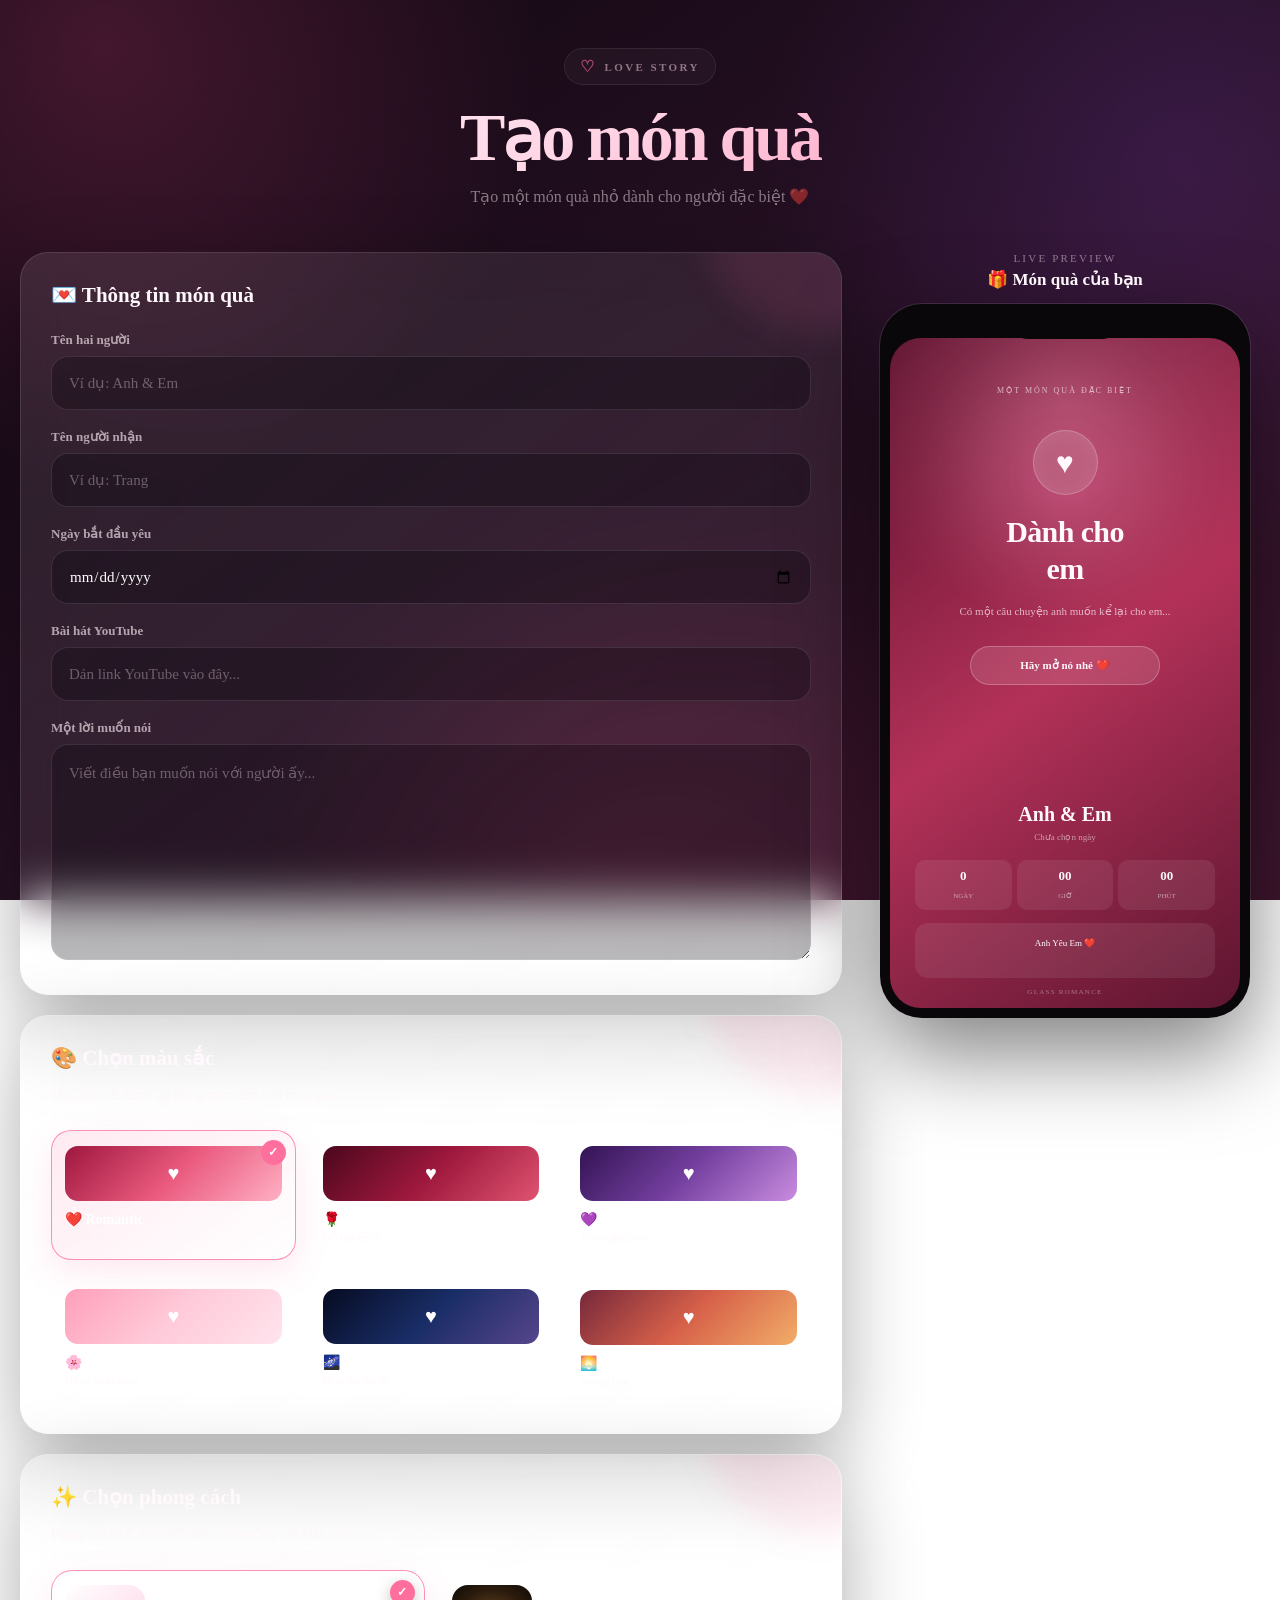
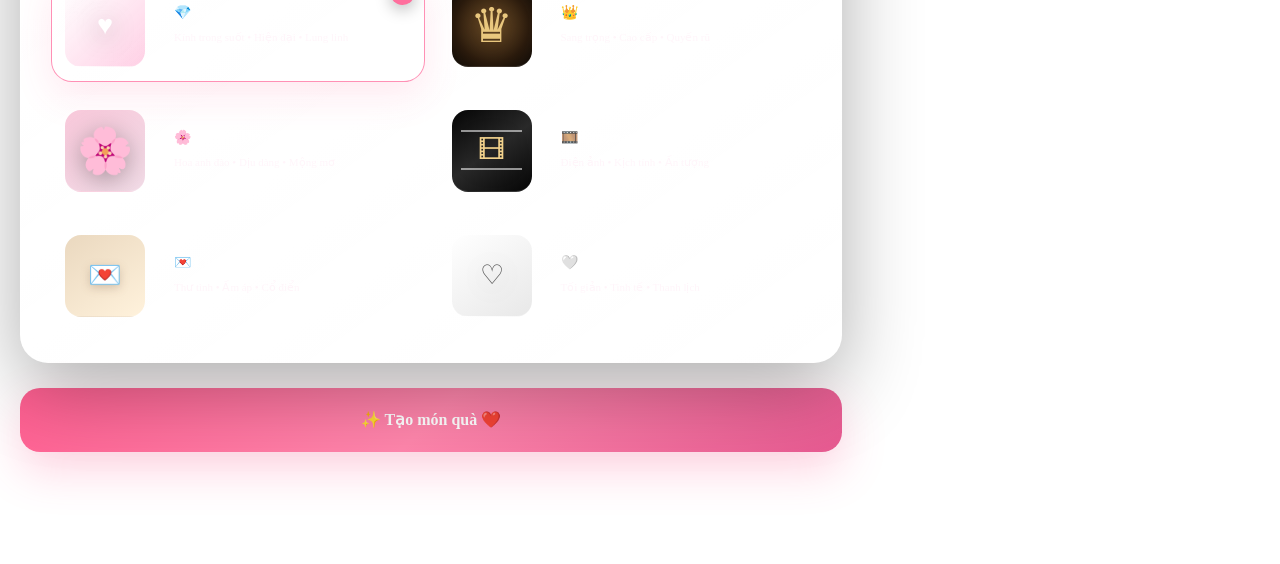
==== commit dd3881ce: "Update tao-qua.html" ====
--- a/tao-qua.html
+++ b/tao-qua.html
@@ -19,14 +19,15 @@
     --soft:rgba(255,240,248,.68);
     --muted:rgba(255,240,248,.46);
     --accent:#ff6f9d;
-    --accent2:#ffabc6;
     --card:rgba(255,255,255,.075);
     --border:rgba(255,255,255,.13);
     --radius:28px;
     --shadow:0 25px 80px rgba(0,0,0,.32);
 }
 
-*{box-sizing:border-box}
+*{
+    box-sizing:border-box;
+}
 
 html{
     scroll-behavior:smooth;
@@ -108,7 +109,7 @@
     line-height:1.7;
 }
 
-/* BUILDER LAYOUT */
+/* LAYOUT */
 
 .builder-layout{
     display:grid;
@@ -128,9 +129,11 @@
     border:1px solid var(--border);
     border-radius:var(--radius);
     background:
-        linear-gradient(145deg,
-        rgba(255,255,255,.095),
-        rgba(255,255,255,.045));
+        linear-gradient(
+            145deg,
+            rgba(255,255,255,.095),
+            rgba(255,255,255,.045)
+        );
     box-shadow:var(--shadow);
     backdrop-filter:blur(24px);
     -webkit-backdrop-filter:blur(24px);
@@ -236,14 +239,20 @@
     transition:.28s ease;
 }
 
-.theme-option:hover{
+.theme-option:hover,
+.style-option:hover{
     transform:translateY(-3px);
     background:rgba(255,255,255,.065);
 }
 
 .theme-option.active{
     border-color:rgba(255,132,173,.9);
-    background:linear-gradient(145deg,rgba(255,110,160,.14),rgba(255,255,255,.055));
+    background:
+        linear-gradient(
+            145deg,
+            rgba(255,110,160,.14),
+            rgba(255,255,255,.055)
+        );
     box-shadow:0 12px 35px rgba(255,70,130,.12);
 }
 
@@ -283,12 +292,29 @@
     font-size:20px;
 }
 
-.romantic-preview{background:linear-gradient(135deg,#9e173e,#e9587d,#ffb0c4)}
-.rose-preview{background:linear-gradient(135deg,#4b071d,#9e183d,#df5470)}
-.purple-preview{background:linear-gradient(135deg,#321354,#7540a0,#c98de0)}
-.pink-preview{background:linear-gradient(135deg,#ff9fba,#ffcad9,#ffe4ed)}
-.night-preview{background:linear-gradient(135deg,#060b21,#192d66,#57458c)}
-.sunset-preview{background:linear-gradient(135deg,#76283b,#d66049,#f2ad68)}
+.romantic-preview{
+    background:linear-gradient(135deg,#9e173e,#e9587d,#ffb0c4);
+}
+
+.rose-preview{
+    background:linear-gradient(135deg,#4b071d,#9e183d,#df5470);
+}
+
+.purple-preview{
+    background:linear-gradient(135deg,#321354,#7540a0,#c98de0);
+}
+
+.pink-preview{
+    background:linear-gradient(135deg,#ff9fba,#ffcad9,#ffe4ed);
+}
+
+.night-preview{
+    background:linear-gradient(135deg,#060b21,#192d66,#57458c);
+}
+
+.sunset-preview{
+    background:linear-gradient(135deg,#76283b,#d66049,#f2ad68);
+}
 
 .theme-option strong{
     display:block;
@@ -328,11 +354,6 @@
     transition:.28s ease;
 }
 
-.style-option:hover{
-    transform:translateY(-3px);
-    background:rgba(255,255,255,.065);
-}
-
 .style-option.active{
     border-color:rgba(255,132,173,.9);
     box-shadow:0 14px 38px rgba(255,70,130,.12);
@@ -348,12 +369,18 @@
 }
 
 .style-glass-preview{
-    background:linear-gradient(135deg,rgba(255,255,255,.35),rgba(255,100,170,.3));
+    background:
+        linear-gradient(
+            135deg,
+            rgba(255,255,255,.35),
+            rgba(255,100,170,.3)
+        );
     backdrop-filter:blur(15px);
 }
 
 .style-luxury-preview{
-    background:radial-gradient(circle,#77542a,#2b1b0d 65%,#0d0905);
+    background:
+        radial-gradient(circle,#77542a,#2b1b0d 65%,#0d0905);
     color:#e9c77e;
 }
 
@@ -457,10 +484,12 @@
     height:670px;
     overflow:hidden;
     border-radius:31px;
-    background:
-        radial-gradient(circle at 50% 10%,rgba(255,100,160,.28),transparent 35%),
-        linear-gradient(145deg,#230b18,#4b1730);
-    transition:.45s ease;
+    transition:
+        background .45s ease,
+        color .45s ease,
+        border-radius .45s ease,
+        box-shadow .45s ease,
+        filter .45s ease;
 }
 
 .preview-glow{
@@ -473,6 +502,8 @@
     transform:translateX(-50%);
     background:rgba(255,140,180,.18);
     filter:blur(35px);
+    pointer-events:none;
+    transition:.5s ease;
 }
 
 .preview-content{
@@ -483,12 +514,14 @@
     display:flex;
     flex-direction:column;
     text-align:center;
+    transition:.45s ease;
 }
 
 .preview-mini-label{
     font-size:8px;
     letter-spacing:.25em;
     opacity:.65;
+    transition:.4s ease;
 }
 
 .preview-heart{
@@ -502,11 +535,18 @@
     border:1px solid rgba(255,255,255,.18);
     font-size:30px;
     animation:previewBeat 1.8s infinite;
+    transition:
+        .45s ease;
 }
 
 @keyframes previewBeat{
-    0%,100%{transform:scale(1)}
-    50%{transform:scale(1.08)}
+    0%,100%{
+        transform:scale(1);
+    }
+
+    50%{
+        transform:scale(1.08);
+    }
 }
 
 .preview-title{
@@ -514,6 +554,7 @@
     font-size:30px;
     line-height:1.1;
     word-break:break-word;
+    transition:.4s ease;
 }
 
 .preview-title span{
@@ -527,6 +568,7 @@
     font-size:11px;
     line-height:1.6;
     opacity:.68;
+    transition:.4s ease;
 }
 
 .preview-button{
@@ -538,17 +580,20 @@
     border:1px solid rgba(255,255,255,.2);
     font-size:11px;
     font-weight:700;
+    transition:.4s ease;
 }
 
 .preview-story{
     margin-top:auto;
     padding-top:30px;
+    transition:.4s ease;
 }
 
 .preview-couple{
     font-size:20px;
     font-weight:750;
     word-break:break-word;
+    transition:.4s ease;
 }
 
 .preview-date{
@@ -568,6 +613,7 @@
     padding:8px 3px;
     border-radius:10px;
     background:rgba(255,255,255,.08);
+    transition:.4s ease;
 }
 
 .preview-counter strong{
@@ -590,6 +636,7 @@
     min-height:55px;
     max-height:75px;
     overflow:hidden;
+    transition:.4s ease;
 }
 
 .preview-style-name{
@@ -603,122 +650,513 @@
     opacity:.4;
 }
 
-/* PREVIEW THEMES */
+/* =========================================================
+   PREVIEW THEMES
+   ========================================================= */
 
 .preview-theme-romantic{
     background:
-        radial-gradient(circle at 50% 10%,rgba(255,160,190,.3),transparent 35%),
+        radial-gradient(
+            circle at 50% 10%,
+            rgba(255,160,190,.3),
+            transparent 35%
+        ),
         linear-gradient(145deg,#5b102c,#b33159,#5d152f);
 }
 
 .preview-theme-rose{
     background:
-        radial-gradient(circle at 50% 10%,rgba(255,90,120,.25),transparent 35%),
+        radial-gradient(
+            circle at 50% 10%,
+            rgba(255,90,120,.25),
+            transparent 35%
+        ),
         linear-gradient(145deg,#23030d,#72152d,#390713);
 }
 
 .preview-theme-purple{
     background:
-        radial-gradient(circle at 50% 10%,rgba(200,130,255,.25),transparent 35%),
+        radial-gradient(
+            circle at 50% 10%,
+            rgba(200,130,255,.25),
+            transparent 35%
+        ),
         linear-gradient(145deg,#180827,#5b287d,#251039);
 }
 
 .preview-theme-pink{
     color:#4d2535;
     background:
-        radial-gradient(circle at 50% 10%,rgba(255,255,255,.7),transparent 35%),
+        radial-gradient(
+            circle at 50% 10%,
+            rgba(255,255,255,.7),
+            transparent 35%
+        ),
         linear-gradient(145deg,#ffb5ca,#ffd8e3,#f5b7cc);
 }
 
 .preview-theme-night{
     background:
-        radial-gradient(circle at 50% 10%,rgba(100,150,255,.3),transparent 35%),
+        radial-gradient(
+            circle at 50% 10%,
+            rgba(100,150,255,.3),
+            transparent 35%
+        ),
         linear-gradient(145deg,#030616,#10255b,#1c1742);
 }
 
 .preview-theme-sunset{
     background:
-        radial-gradient(circle at 50% 10%,rgba(255,220,150,.25),transparent 35%),
+        radial-gradient(
+            circle at 50% 10%,
+            rgba(255,220,150,.25),
+            transparent 35%
+        ),
         linear-gradient(145deg,#4b1224,#b34a42,#c27b48);
 }
 
-/* PREVIEW STYLES */
+/* =========================================================
+   PREVIEW STYLE — GLASS
+   ========================================================= */
+
+.preview-style-glass{
+    border-radius:31px;
+}
+
+.preview-style-glass .preview-content{
+    padding:48px 25px 30px;
+}
+
+.preview-style-glass .preview-heart{
+    border-radius:50%;
+    background:rgba(255,255,255,.11);
+    border:1px solid rgba(255,255,255,.24);
+    box-shadow:
+        0 12px 35px rgba(255,100,170,.18),
+        inset 0 0 20px rgba(255,255,255,.08);
+}
+
+.preview-style-glass .preview-title{
+    font-weight:700;
+    letter-spacing:-.02em;
+}
+
+.preview-style-glass .preview-button{
+    border-radius:999px;
+    background:rgba(255,255,255,.12);
+    border:1px solid rgba(255,255,255,.24);
+    backdrop-filter:blur(12px);
+}
+
+.preview-style-glass .preview-letter{
+    border-radius:13px;
+    background:rgba(255,255,255,.08);
+}
+
+/* =========================================================
+   PREVIEW STYLE — LUXURY
+   ========================================================= */
 
 .preview-style-luxury{
-    border-radius:25px;
-    box-shadow:inset 0 0 50px rgba(255,196,80,.08);
+    border-radius:24px;
+    border:1px solid rgba(232,199,126,.38);
+    box-shadow:
+        inset 0 0 70px rgba(232,199,126,.09),
+        inset 0 0 0 1px rgba(255,255,255,.03);
+}
+
+.preview-style-luxury .preview-content{
+    padding:55px 27px 30px;
+}
+
+.preview-style-luxury .preview-mini-label{
+    color:#e9c77e;
+    letter-spacing:.32em;
+    font-family:Georgia,serif;
 }
 
 .preview-style-luxury .preview-heart{
-    border-color:rgba(232,199,126,.45);
+    width:76px;
+    height:76px;
+    margin:40px auto 24px;
+    border-radius:50%;
+    background:
+        radial-gradient(
+            circle,
+            rgba(232,199,126,.22),
+            rgba(232,199,126,.04) 65%,
+            transparent
+        );
+    border:1px solid rgba(232,199,126,.6);
+    color:#f1d58e;
+    box-shadow:
+        0 0 35px rgba(232,199,126,.15),
+        inset 0 0 25px rgba(232,199,126,.08);
+}
+
+.preview-style-luxury .preview-title{
+    font-family:Georgia,"Times New Roman",serif;
+    font-size:29px;
+    font-weight:400;
+    letter-spacing:.02em;
+}
+
+.preview-style-luxury .preview-title span{
     color:#e9c77e;
-    background:rgba(210,170,80,.08);
-}
-
-.preview-style-luxury .preview-title{
+    font-style:italic;
+}
+
+.preview-style-luxury .preview-description{
     font-family:Georgia,serif;
-    letter-spacing:.02em;
+    font-style:italic;
 }
 
 .preview-style-luxury .preview-button{
-    border-color:rgba(232,199,126,.45);
-    color:#e9c77e;
-}
+    border-radius:5px;
+    background:linear-gradient(
+        135deg,
+        rgba(232,199,126,.20),
+        rgba(232,199,126,.06)
+    );
+    border:1px solid rgba(232,199,126,.55);
+    color:#f1d58e;
+    letter-spacing:.08em;
+}
+
+.preview-style-luxury .preview-couple{
+    font-family:Georgia,serif;
+    color:#f0d18a;
+    letter-spacing:.03em;
+}
+
+.preview-style-luxury .preview-counter div{
+    border-radius:4px;
+    background:rgba(232,199,126,.06);
+    border:1px solid rgba(232,199,126,.16);
+}
+
+.preview-style-luxury .preview-counter strong{
+    color:#f0d18a;
+    font-family:Georgia,serif;
+}
+
+.preview-style-luxury .preview-letter{
+    border-radius:5px;
+    background:rgba(232,199,126,.055);
+    border:1px solid rgba(232,199,126,.14);
+    font-family:Georgia,serif;
+}
+
+/* =========================================================
+   PREVIEW STYLE — SAKURA
+   ========================================================= */
 
 .preview-style-sakura{
+    border-radius:38px;
     color:#633c4c;
 }
 
+.preview-style-sakura .preview-content{
+    padding:42px 24px 30px;
+}
+
+.preview-style-sakura .preview-mini-label{
+    color:#a94b70;
+    letter-spacing:.28em;
+}
+
 .preview-style-sakura .preview-heart{
+    width:72px;
+    height:72px;
+    margin:28px auto 18px;
+    border-radius:50%;
+    background:rgba(255,255,255,.42);
+    border:2px solid rgba(255,255,255,.65);
+    color:#c85c82;
+    box-shadow:0 12px 30px rgba(180,70,120,.15);
+}
+
+.preview-style-sakura .preview-title{
+    font-family:Georgia,"Times New Roman",serif;
+    font-size:31px;
+    font-weight:500;
+}
+
+.preview-style-sakura .preview-title span{
+    color:#b34f76;
+    font-style:italic;
+}
+
+.preview-style-sakura .preview-description{
+    color:#74495a;
+}
+
+.preview-style-sakura .preview-button{
+    background:rgba(255,255,255,.42);
+    border:1px solid rgba(255,255,255,.7);
+    color:#8b4663;
+    box-shadow:0 8px 25px rgba(160,70,110,.10);
+}
+
+.preview-style-sakura .preview-counter div{
+    background:rgba(255,255,255,.32);
+    border:1px solid rgba(255,255,255,.45);
+}
+
+.preview-style-sakura .preview-letter{
     background:rgba(255,255,255,.35);
-}
-
-.preview-style-sakura .preview-title{
-    font-family:Georgia,serif;
-}
+    border:1px solid rgba(255,255,255,.45);
+    border-radius:18px;
+}
+
+/* =========================================================
+   PREVIEW STYLE — CINEMATIC
+   ========================================================= */
 
 .preview-style-cinematic{
     border-radius:18px;
+    box-shadow:
+        inset 0 0 100px rgba(0,0,0,.55);
+}
+
+.preview-style-cinematic::before,
+.preview-style-cinematic::after{
+    content:"";
+    position:absolute;
+    left:0;
+    right:0;
+    height:28px;
+    z-index:10;
+    background:#000;
+    pointer-events:none;
+}
+
+.preview-style-cinematic::before{
+    top:0;
+}
+
+.preview-style-cinematic::after{
+    bottom:0;
+}
+
+.preview-style-cinematic .preview-content{
+    padding:60px 24px 55px;
+}
+
+.preview-style-cinematic .preview-mini-label{
+    font-family:Arial,sans-serif;
+    letter-spacing:.38em;
+    font-size:7px;
 }
 
 .preview-style-cinematic .preview-heart{
-    border-radius:12px;
+    width:58px;
+    height:58px;
+    margin:48px auto 25px;
+    border-radius:8px;
+    background:rgba(0,0,0,.30);
+    border:1px solid rgba(242,210,140,.45);
     color:#f2d28c;
 }
 
 .preview-style-cinematic .preview-title{
     text-transform:uppercase;
-    letter-spacing:.08em;
-    font-size:24px;
-}
+    font-family:Arial,sans-serif;
+    font-size:23px;
+    font-weight:800;
+    letter-spacing:.12em;
+}
+
+.preview-style-cinematic .preview-description{
+    text-transform:uppercase;
+    font-size:8px;
+    letter-spacing:.10em;
+}
+
+.preview-style-cinematic .preview-button{
+    border-radius:3px;
+    background:rgba(0,0,0,.38);
+    border:1px solid rgba(255,255,255,.22);
+    text-transform:uppercase;
+    letter-spacing:.16em;
+    font-size:8px;
+}
+
+.preview-style-cinematic .preview-story{
+    border-top:1px solid rgba(255,255,255,.12);
+    padding-top:18px;
+}
+
+.preview-style-cinematic .preview-couple{
+    text-transform:uppercase;
+    letter-spacing:.12em;
+    font-size:15px;
+}
+
+.preview-style-cinematic .preview-counter div{
+    border-radius:3px;
+    background:rgba(0,0,0,.35);
+}
+
+.preview-style-cinematic .preview-letter{
+    border-radius:3px;
+    background:rgba(0,0,0,.32);
+    border:1px solid rgba(255,255,255,.10);
+}
+
+/* =========================================================
+   PREVIEW STYLE — LOVE LETTER
+   ========================================================= */
 
 .preview-style-letter{
+    border-radius:12px;
     color:#573b34;
+    box-shadow:
+        inset 0 0 70px rgba(120,70,40,.08);
+}
+
+.preview-style-letter .preview-content{
+    padding:52px 28px 30px;
+}
+
+.preview-style-letter .preview-mini-label{
+    color:#8c5148;
 }
 
 .preview-style-letter .preview-heart{
+    width:62px;
+    height:62px;
+    margin:30px auto 20px;
     border-radius:8px;
     background:#f5e6cc;
-    color:#8c5148;
+    border:1px solid #d9bfa0;
+    color:#9b554d;
+    transform:rotate(-2deg);
 }
 
 .preview-style-letter .preview-title{
+    font-family:Georgia,"Times New Roman",serif;
+    font-size:30px;
+    font-weight:500;
+}
+
+.preview-style-letter .preview-title span{
+    font-style:italic;
+    color:#9b554d;
+}
+
+.preview-style-letter .preview-description{
     font-family:Georgia,serif;
-}
+    color:#725046;
+    font-style:italic;
+}
+
+.preview-style-letter .preview-button{
+    border-radius:5px;
+    background:#f7ead4;
+    border:1px solid #d7b999;
+    color:#765044;
+    font-family:Georgia,serif;
+}
+
+.preview-style-letter .preview-couple{
+    font-family:Georgia,serif;
+    color:#75473d;
+}
+
+.preview-style-letter .preview-counter div{
+    border-radius:4px;
+    background:rgba(255,248,230,.48);
+    border:1px solid rgba(130,85,55,.14);
+}
+
+.preview-style-letter .preview-letter{
+    border-radius:4px;
+    background:rgba(255,248,230,.58);
+    border:1px solid rgba(130,85,55,.14);
+    font-family:Georgia,"Times New Roman",serif;
+}
+
+/* =========================================================
+   PREVIEW STYLE — MINIMAL
+   ========================================================= */
 
 .preview-style-minimal{
+    border-radius:18px;
     color:#303030;
+    background:#f7f7f7 !important;
+    box-shadow:inset 0 0 0 1px rgba(0,0,0,.05);
+}
+
+.preview-style-minimal .preview-glow{
+    opacity:.12;
+}
+
+.preview-style-minimal .preview-content{
+    padding:58px 30px 30px;
+}
+
+.preview-style-minimal .preview-mini-label{
+    color:#777;
+    letter-spacing:.30em;
 }
 
 .preview-style-minimal .preview-heart{
-    background:white;
-    border-color:#ddd;
+    width:56px;
+    height:56px;
+    margin:38px auto 25px;
+    border-radius:50%;
+    background:#fff;
+    border:1px solid #dedede;
+    color:#555;
+    box-shadow:0 8px 25px rgba(0,0,0,.07);
+    animation:none;
+}
+
+.preview-style-minimal .preview-title{
+    font-family:Arial,sans-serif;
+    font-size:27px;
+    font-weight:500;
+    color:#222;
+}
+
+.preview-style-minimal .preview-title span{
+    font-weight:700;
+}
+
+.preview-style-minimal .preview-description{
     color:#777;
+    opacity:1;
 }
 
 .preview-style-minimal .preview-button{
-    background:white;
-    border-color:#ddd;
+    border-radius:8px;
+    background:#fff;
+    border:1px solid #d8d8d8;
+    color:#333;
+}
+
+.preview-style-minimal .preview-story{
+    border-top:1px solid #dedede;
+    padding-top:20px;
+}
+
+.preview-style-minimal .preview-couple{
+    color:#222;
+    font-weight:600;
+}
+
+.preview-style-minimal .preview-counter div{
+    border-radius:7px;
+    background:#fff;
+    border:1px solid #e1e1e1;
+}
+
+.preview-style-minimal .preview-letter{
+    border-radius:8px;
+    background:#fff;
+    border:1px solid #e1e1e1;
+    color:#555;
 }
 
 /* RESULT */
@@ -793,10 +1231,6 @@
         margin-bottom:10px;
     }
 
-    .preview-heading{
-        margin-bottom:10px;
-    }
-
     .phone{
         max-width:340px;
     }
@@ -860,10 +1294,6 @@
 
     .preview-heart{
         margin-top:28px;
-    }
-
-    .result-buttons{
-        gap:8px;
     }
 }
 
@@ -911,183 +1341,295 @@
 <div class="create-container">
 
 <header class="create-header">
-    <div class="create-label">LOVE STORY</div>
+
+    <div class="create-label">
+        LOVE STORY
+    </div>
 
     <h1>Tạo món quà</h1>
 
     <p>
         Tạo một món quà nhỏ dành cho người đặc biệt ❤️
     </p>
+
 </header>
 
 
 <div class="builder-layout">
 
-<!-- =====================================================
-     FORM
-     ===================================================== -->
-
 <div class="builder-form">
 
 <section class="form-card">
 
-<h2>💌 Thông tin món quà</h2>
-
-<label for="couple">Tên hai người</label>
-
-<input
-    id="couple"
-    type="text"
-    autocomplete="off"
-    placeholder="Ví dụ: Anh & Em"
->
-
-<label for="receiver">Tên người nhận</label>
-
-<input
-    id="receiver"
-    type="text"
-    autocomplete="off"
-    placeholder="Ví dụ: Trang"
->
-
-<label for="startDate">Ngày bắt đầu yêu</label>
-
-<input
-    id="startDate"
-    type="date"
->
-
-<label for="music">Bài hát YouTube</label>
-
-<input
-    id="music"
-    type="url"
-    inputmode="url"
-    autocomplete="off"
-    placeholder="Dán link YouTube vào đây..."
->
-
-<label for="letter">Một lời muốn nói</label>
-
-<textarea
-    id="letter"
-    rows="7"
-    placeholder="Viết điều bạn muốn nói với người ấy..."
-></textarea>
+    <h2>💌 Thông tin món quà</h2>
+
+    <label for="couple">
+        Tên hai người
+    </label>
+
+    <input
+        id="couple"
+        type="text"
+        autocomplete="off"
+        placeholder="Ví dụ: Anh & Em"
+    >
+
+    <label for="receiver">
+        Tên người nhận
+    </label>
+
+    <input
+        id="receiver"
+        type="text"
+        autocomplete="off"
+        placeholder="Ví dụ: Trang"
+    >
+
+    <label for="startDate">
+        Ngày bắt đầu yêu
+    </label>
+
+    <input
+        id="startDate"
+        type="date"
+    >
+
+    <label for="music">
+        Bài hát YouTube
+    </label>
+
+    <input
+        id="music"
+        type="url"
+        inputmode="url"
+        autocomplete="off"
+        placeholder="Dán link YouTube vào đây..."
+    >
+
+    <label for="letter">
+        Một lời muốn nói
+    </label>
+
+    <textarea
+        id="letter"
+        rows="7"
+        placeholder="Viết điều bạn muốn nói với người ấy..."
+    ></textarea>
 
 </section>
 
 
 <section class="form-card">
 
-<h2>🎨 Chọn màu sắc</h2>
-
-<p class="form-description">
-    Màu sắc sẽ được áp dụng trực tiếp vào món quà.
-</p>
-
-<div class="theme-grid">
-
-<button type="button" class="theme-option active" data-theme="romantic">
-    <span class="theme-preview romantic-preview"></span>
-    <strong>❤️ Romantic</strong>
-    <small>Đỏ hồng</small>
-</button>
-
-<button type="button" class="theme-option" data-theme="rose">
-    <span class="theme-preview rose-preview"></span>
-    <strong>🌹 Rose</strong>
-    <small>Đỏ quyến rũ</small>
-</button>
-
-<button type="button" class="theme-option" data-theme="purple">
-    <span class="theme-preview purple-preview"></span>
-    <strong>💜 Purple</strong>
-    <small>Tím mộng mơ</small>
-</button>
-
-<button type="button" class="theme-option" data-theme="pink">
-    <span class="theme-preview pink-preview"></span>
-    <strong>🌸 Sweet Pink</strong>
-    <small>Hồng ngọt ngào</small>
-</button>
-
-<button type="button" class="theme-option" data-theme="night">
-    <span class="theme-preview night-preview"></span>
-    <strong>🌌 Night Love</strong>
-    <small>Đêm huyền bí</small>
-</button>
-
-<button type="button" class="theme-option" data-theme="sunset">
-    <span class="theme-preview sunset-preview"></span>
-    <strong>🌅 Sunset</strong>
-    <small>Hoàng hôn</small>
-</button>
-
-</div>
+    <h2>🎨 Chọn màu sắc</h2>
+
+    <p class="form-description">
+        Màu sắc sẽ được áp dụng trực tiếp vào món quà.
+    </p>
+
+    <div class="theme-grid">
+
+        <button type="button"
+                class="theme-option active"
+                data-theme="romantic">
+
+            <span class="theme-preview romantic-preview"></span>
+
+            <strong>❤️ Romantic</strong>
+
+            <small>Đỏ hồng</small>
+
+        </button>
+
+
+        <button type="button"
+                class="theme-option"
+                data-theme="rose">
+
+            <span class="theme-preview rose-preview"></span>
+
+            <strong>🌹 Rose</strong>
+
+            <small>Đỏ quyến rũ</small>
+
+        </button>
+
+
+        <button type="button"
+                class="theme-option"
+                data-theme="purple">
+
+            <span class="theme-preview purple-preview"></span>
+
+            <strong>💜 Purple</strong>
+
+            <small>Tím mộng mơ</small>
+
+        </button>
+
+
+        <button type="button"
+                class="theme-option"
+                data-theme="pink">
+
+            <span class="theme-preview pink-preview"></span>
+
+            <strong>🌸 Sweet Pink</strong>
+
+            <small>Hồng ngọt ngào</small>
+
+        </button>
+
+
+        <button type="button"
+                class="theme-option"
+                data-theme="night">
+
+            <span class="theme-preview night-preview"></span>
+
+            <strong>🌌 Night Love</strong>
+
+            <small>Đêm huyền bí</small>
+
+        </button>
+
+
+        <button type="button"
+                class="theme-option"
+                data-theme="sunset">
+
+            <span class="theme-preview sunset-preview"></span>
+
+            <strong>🌅 Sunset</strong>
+
+            <small>Hoàng hôn</small>
+
+        </button>
+
+    </div>
+
 </section>
 
 
 <section class="form-card">
 
-<h2>✨ Chọn phong cách</h2>
-
-<p class="form-description">
-    Phong cách sẽ thay đổi diện mạo tổng thể của món quà.
-</p>
-
-<div class="style-grid">
-
-<button type="button" class="style-option active" data-style="glass">
-    <span class="style-preview style-glass-preview"><span>♥</span></span>
-    <div>
-        <strong>💎 Glass Romance</strong>
-        <small>Kính trong suốt • Hiện đại • Lung linh</small>
+    <h2>✨ Chọn phong cách</h2>
+
+    <p class="form-description">
+        Phong cách sẽ thay đổi diện mạo tổng thể của món quà.
+    </p>
+
+    <div class="style-grid">
+
+        <button type="button"
+                class="style-option active"
+                data-style="glass">
+
+            <span class="style-preview style-glass-preview">
+                <span>♥</span>
+            </span>
+
+            <div>
+                <strong>💎 Glass Romance</strong>
+                <small>
+                    Kính trong suốt • Hiện đại • Lung linh
+                </small>
+            </div>
+
+        </button>
+
+
+        <button type="button"
+                class="style-option"
+                data-style="luxury">
+
+            <span class="style-preview style-luxury-preview">
+                <span>♛</span>
+            </span>
+
+            <div>
+                <strong>👑 Luxury Love</strong>
+                <small>
+                    Sang trọng • Cao cấp • Quyến rũ
+                </small>
+            </div>
+
+        </button>
+
+
+        <button type="button"
+                class="style-option"
+                data-style="sakura">
+
+            <span class="style-preview style-sakura-preview">
+                <span>🌸</span>
+            </span>
+
+            <div>
+                <strong>🌸 Sakura Dream</strong>
+                <small>
+                    Hoa anh đào • Dịu dàng • Mộng mơ
+                </small>
+            </div>
+
+        </button>
+
+
+        <button type="button"
+                class="style-option"
+                data-style="cinematic">
+
+            <span class="style-preview style-cinematic-preview">
+                <span>🎞</span>
+            </span>
+
+            <div>
+                <strong>🎞️ Cinematic</strong>
+                <small>
+                    Điện ảnh • Kịch tính • Ấn tượng
+                </small>
+            </div>
+
+        </button>
+
+
+        <button type="button"
+                class="style-option"
+                data-style="letter">
+
+            <span class="style-preview style-letter-preview">
+                <span>💌</span>
+            </span>
+
+            <div>
+                <strong>💌 Love Letter</strong>
+                <small>
+                    Thư tình • Ấm áp • Cổ điển
+                </small>
+            </div>
+
+        </button>
+
+
+        <button type="button"
+                class="style-option"
+                data-style="minimal">
+
+            <span class="style-preview style-minimal-preview">
+                <span>♡</span>
+            </span>
+
+            <div>
+                <strong>🤍 Minimal Love</strong>
+                <small>
+                    Tối giản • Tinh tế • Thanh lịch
+                </small>
+            </div>
+
+        </button>
+
     </div>
-</button>
-
-<button type="button" class="style-option" data-style="luxury">
-    <span class="style-preview style-luxury-preview"><span>♛</span></span>
-    <div>
-        <strong>👑 Luxury Love</strong>
-        <small>Sang trọng • Cao cấp • Quyến rũ</small>
-    </div>
-</button>
-
-<button type="button" class="style-option" data-style="sakura">
-    <span class="style-preview style-sakura-preview"><span>🌸</span></span>
-    <div>
-        <strong>🌸 Sakura Dream</strong>
-        <small>Hoa anh đào • Dịu dàng • Mộng mơ</small>
-    </div>
-</button>
-
-<button type="button" class="style-option" data-style="cinematic">
-    <span class="style-preview style-cinematic-preview"><span>🎞</span></span>
-    <div>
-        <strong>🎞️ Cinematic</strong>
-        <small>Điện ảnh • Kịch tính • Ấn tượng</small>
-    </div>
-</button>
-
-<button type="button" class="style-option" data-style="letter">
-    <span class="style-preview style-letter-preview"><span>💌</span></span>
-    <div>
-        <strong>💌 Love Letter</strong>
-        <small>Thư tình • Ấm áp • Cổ điển</small>
-    </div>
-</button>
-
-<button type="button" class="style-option" data-style="minimal">
-    <span class="style-preview style-minimal-preview"><span>♡</span></span>
-    <div>
-        <strong>🤍 Minimal Love</strong>
-        <small>Tối giản • Tinh tế • Thanh lịch</small>
-    </div>
-</button>
-
-</div>
+
 </section>
 
 
@@ -1105,151 +1647,196 @@
     class="form-card result-card hidden"
 >
 
-<h2>🎁 Món quà đã sẵn sàng</h2>
-
-<p>
-    Link của bạn đã được tạo.
-    Hãy gửi món quà này đến người đặc biệt ❤️
-</p>
-
-<input
-    id="generatedLink"
-    type="text"
-    readonly
-    aria-label="Link món quà"
->
-
-<div class="result-buttons">
-
-<button
-    id="copyButton"
-    type="button"
-    class="secondary-button"
->
-    📋 Sao chép link
-</button>
-
-<button
-    id="openButton"
-    type="button"
-    class="secondary-button"
->
-    🎁 Mở quà
-</button>
+    <h2>🎁 Món quà đã sẵn sàng</h2>
+
+    <p>
+        Link của bạn đã được tạo.
+        Hãy gửi món quà này đến người đặc biệt ❤️
+    </p>
+
+    <input
+        id="generatedLink"
+        type="text"
+        readonly
+        aria-label="Link món quà"
+    >
+
+    <div class="result-buttons">
+
+        <button
+            id="copyButton"
+            type="button"
+            class="secondary-button"
+        >
+            📋 Sao chép link
+        </button>
+
+        <button
+            id="openButton"
+            type="button"
+            class="secondary-button"
+        >
+            🎁 Mở quà
+        </button>
+
+    </div>
+
+    <div class="qr-wrapper">
+
+        <img
+            id="qrImage"
+            alt="Mã QR món quà"
+        >
+
+    </div>
+
+</section>
 
 </div>
 
-<div class="qr-wrapper">
-    <img
-        id="qrImage"
-        alt="Mã QR món quà"
-    >
-</div>
-
-</section>
-
-</div>
-
-
-<!-- =====================================================
-     LIVE PREVIEW
-     ===================================================== -->
+
+<!-- LIVE PREVIEW -->
 
 <aside class="preview-panel">
 
-<div class="preview-heading">
-    <span>LIVE PREVIEW</span>
-    <strong>🎁 Món quà của bạn</strong>
-</div>
-
-<div class="phone">
-
-<div class="phone-notch"></div>
-
-<div
-    id="previewScreen"
-    class="phone-screen preview-theme-romantic"
->
-
-<div class="preview-glow"></div>
-
-<div class="preview-content">
-
-<div class="preview-mini-label">
-    MỘT MÓN QUÀ ĐẶC BIỆT
-</div>
-
-<div class="preview-heart">
-    ♥
-</div>
-
-<h2 class="preview-title">
-    Dành cho
-    <span id="previewReceiver">em</span>
-</h2>
-
-<div class="preview-description">
-    Có một câu chuyện anh muốn kể lại cho em...
-</div>
-
-<div class="preview-button">
-    Hãy mở nó nhé ❤️
-</div>
-
-<div class="preview-story">
-
-<div
-    id="previewCouple"
-    class="preview-couple"
->
-    Anh & Em
-</div>
-
-<div
-    id="previewDate"
-    class="preview-date"
->
-    Chưa chọn ngày
-</div>
-
-<div class="preview-counter">
-
-<div>
-    <strong id="previewDays">0</strong>
-    <small>NGÀY</small>
-</div>
-
-<div>
-    <strong id="previewHours">00</strong>
-    <small>GIỜ</small>
-</div>
-
-<div>
-    <strong id="previewMinutes">00</strong>
-    <small>PHÚT</small>
-</div>
-
-</div>
-
-<div
-    id="previewLetter"
-    class="preview-letter"
->
-    Anh Yêu Em ❤️
-</div>
-
-</div>
-
-<div
-    id="previewStyleName"
-    class="preview-style-name"
->
-    GLASS ROMANCE
-</div>
-
-</div>
-</div>
-</div>
+    <div class="preview-heading">
+
+        <span>LIVE PREVIEW</span>
+
+        <strong>
+            🎁 Món quà của bạn
+        </strong>
+
+    </div>
+
+
+    <div class="phone">
+
+        <div class="phone-notch"></div>
+
+        <div
+            id="previewScreen"
+            class="phone-screen preview-theme-romantic preview-style-glass"
+        >
+
+            <div class="preview-glow"></div>
+
+            <div class="preview-content">
+
+                <div class="preview-mini-label">
+                    MỘT MÓN QUÀ ĐẶC BIỆT
+                </div>
+
+
+                <div class="preview-heart">
+                    ♥
+                </div>
+
+
+                <h2 class="preview-title">
+
+                    Dành cho
+
+                    <span id="previewReceiver">
+                        em
+                    </span>
+
+                </h2>
+
+
+                <div class="preview-description">
+                    Có một câu chuyện anh muốn kể lại cho em...
+                </div>
+
+
+                <div class="preview-button">
+                    Hãy mở nó nhé ❤️
+                </div>
+
+
+                <div class="preview-story">
+
+                    <div
+                        id="previewCouple"
+                        class="preview-couple"
+                    >
+                        Anh & Em
+                    </div>
+
+
+                    <div
+                        id="previewDate"
+                        class="preview-date"
+                    >
+                        Chưa chọn ngày
+                    </div>
+
+
+                    <div class="preview-counter">
+
+                        <div>
+
+                            <strong id="previewDays">
+                                0
+                            </strong>
+
+                            <small>
+                                NGÀY
+                            </small>
+
+                        </div>
+
+
+                        <div>
+
+                            <strong id="previewHours">
+                                00
+                            </strong>
+
+                            <small>
+                                GIỜ
+                            </small>
+
+                        </div>
+
+
+                        <div>
+
+                            <strong id="previewMinutes">
+                                00
+                            </strong>
+
+                            <small>
+                                PHÚT
+                            </small>
+
+                        </div>
+
+                    </div>
+
+
+                    <div
+                        id="previewLetter"
+                        class="preview-letter"
+                    >
+                        Anh Yêu Em ❤️
+                    </div>
+
+                </div>
+
+
+                <div
+                    id="previewStyleName"
+                    class="preview-style-name"
+                >
+                    GLASS ROMANCE
+                </div>
+
+            </div>
+
+        </div>
+
+    </div>
 
 </aside>
 
